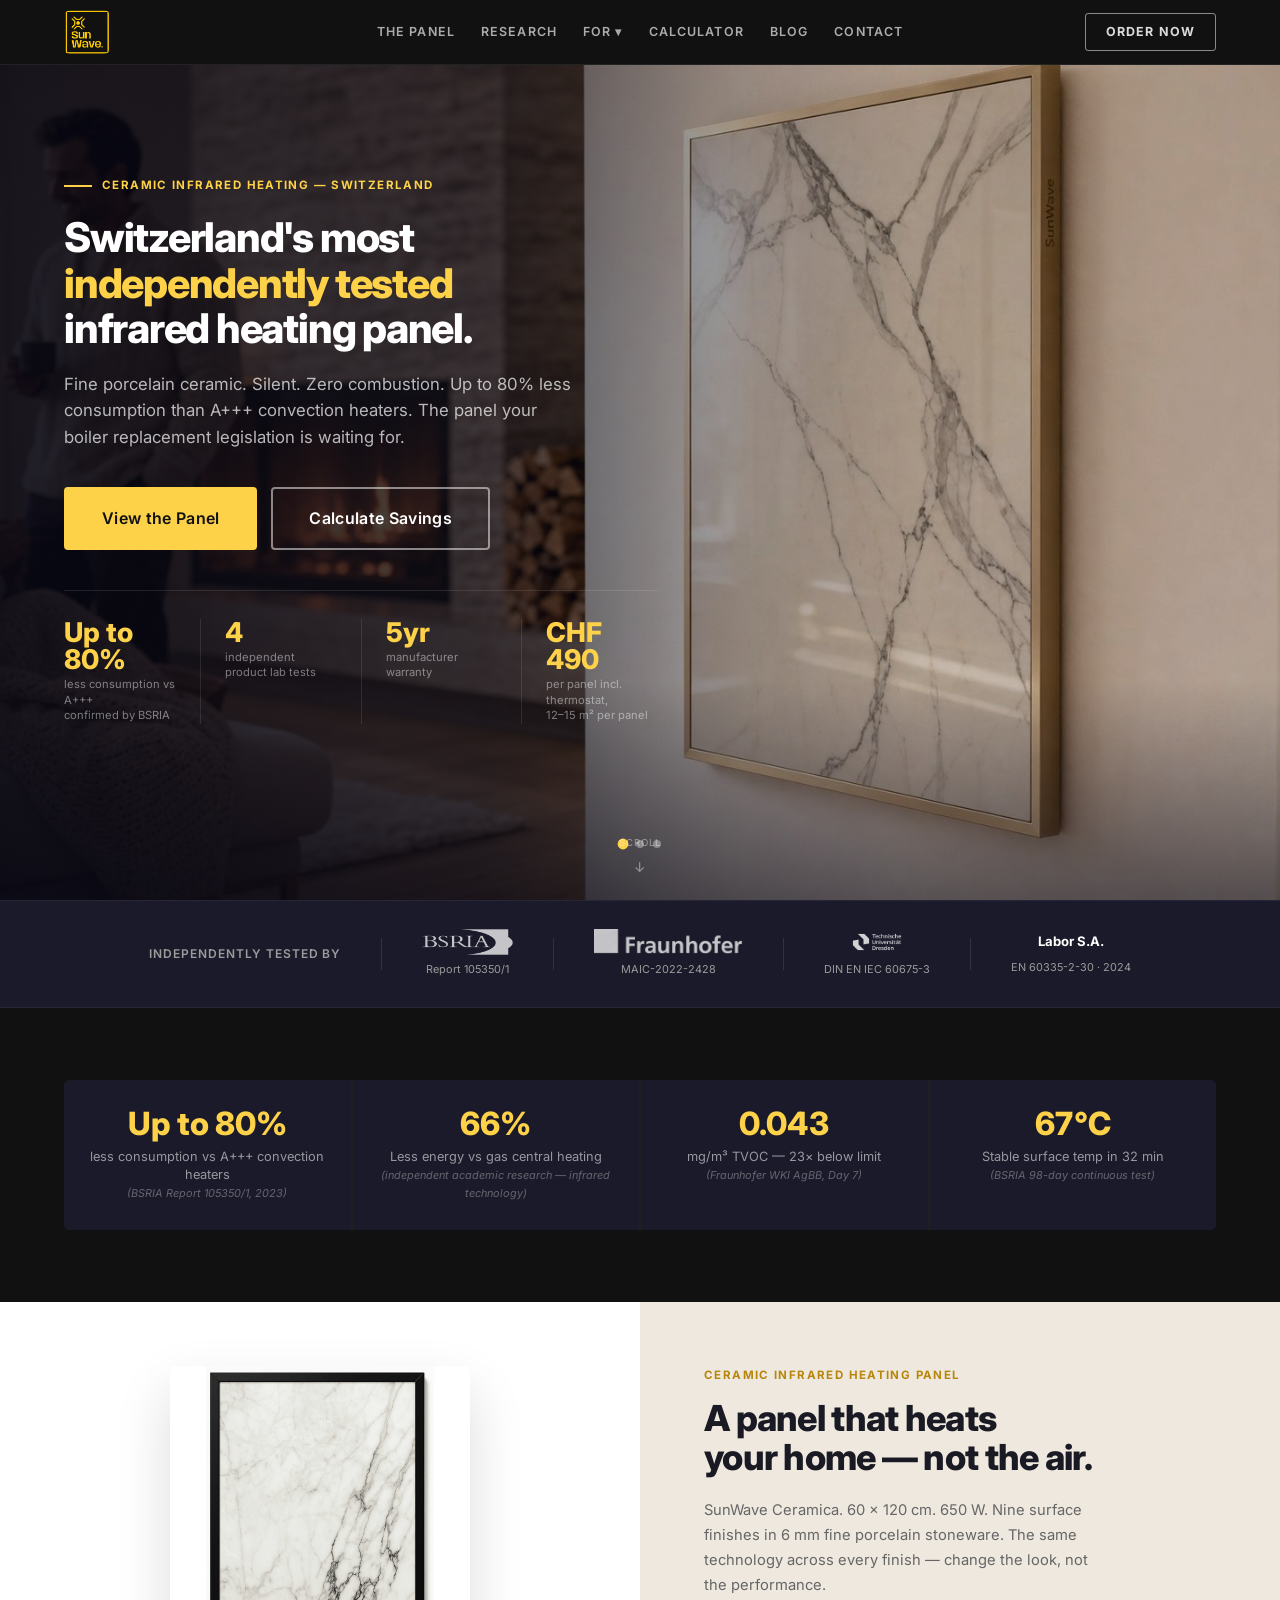
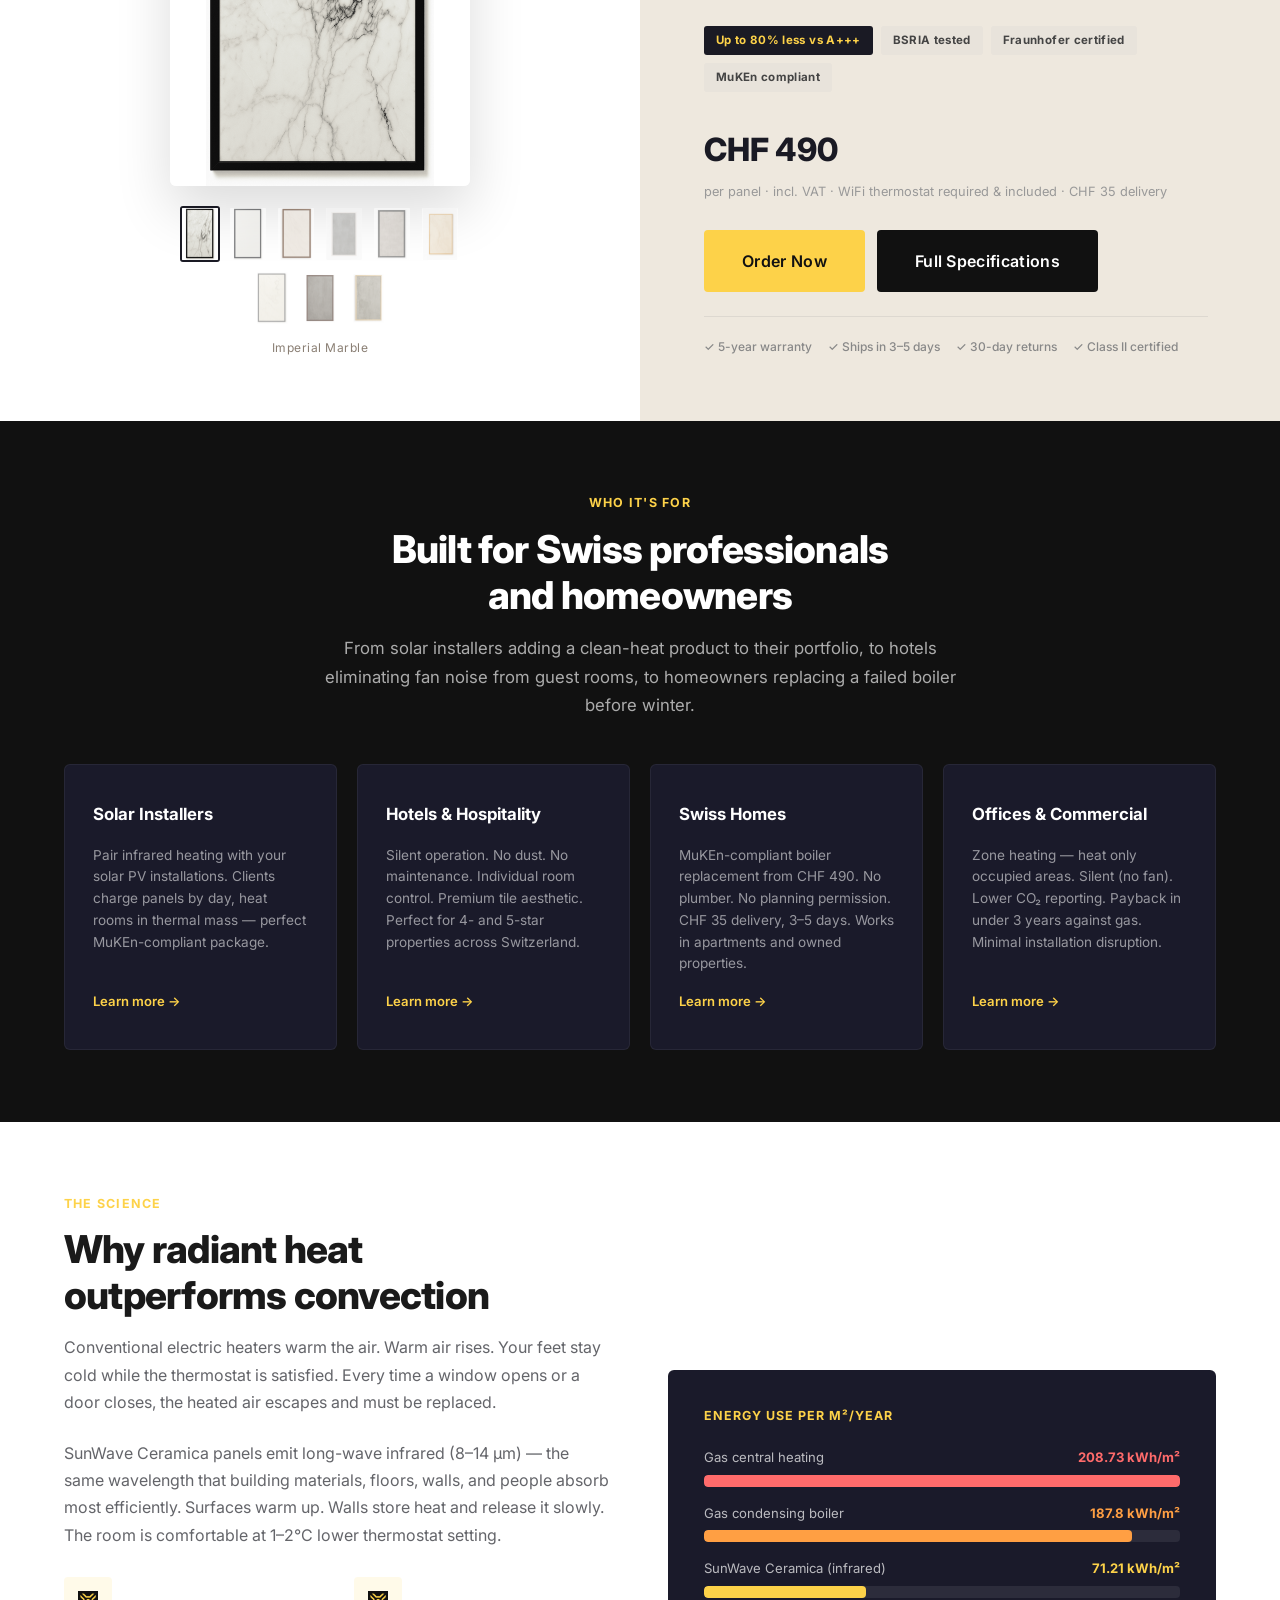
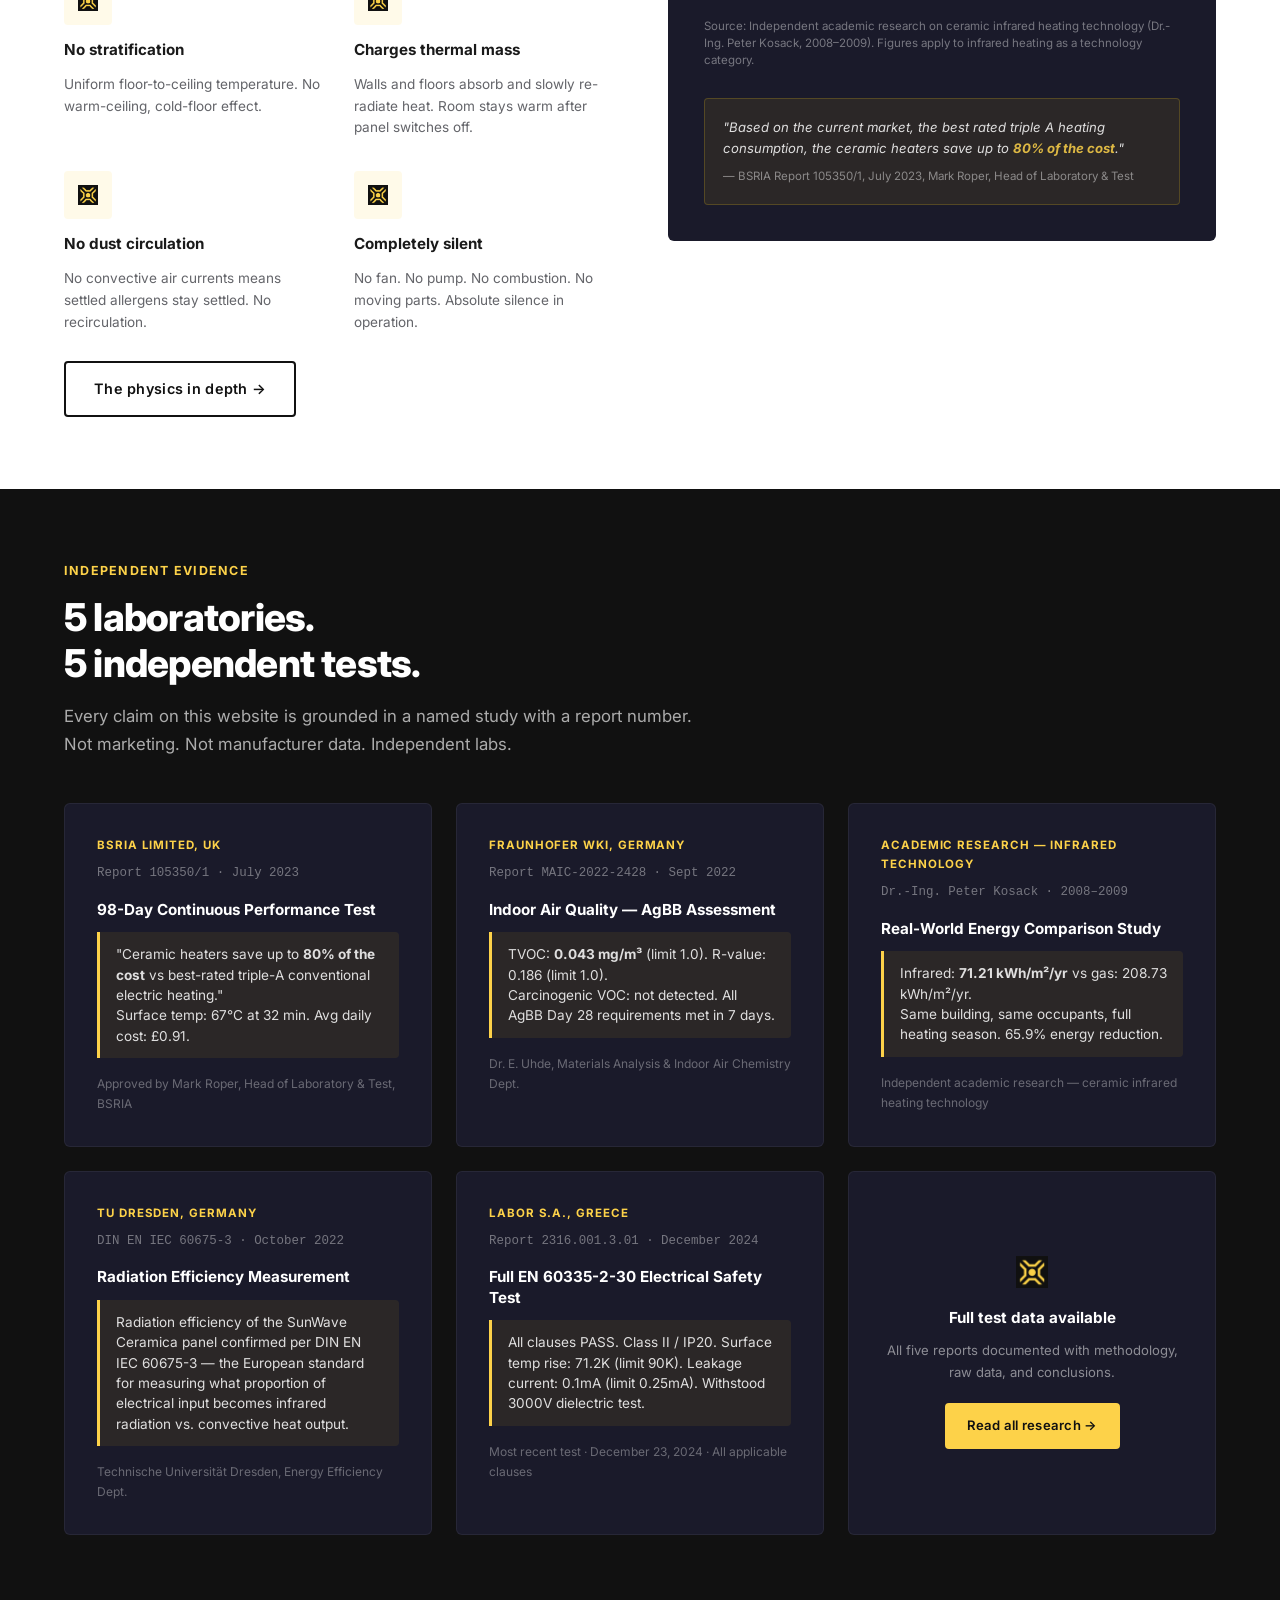
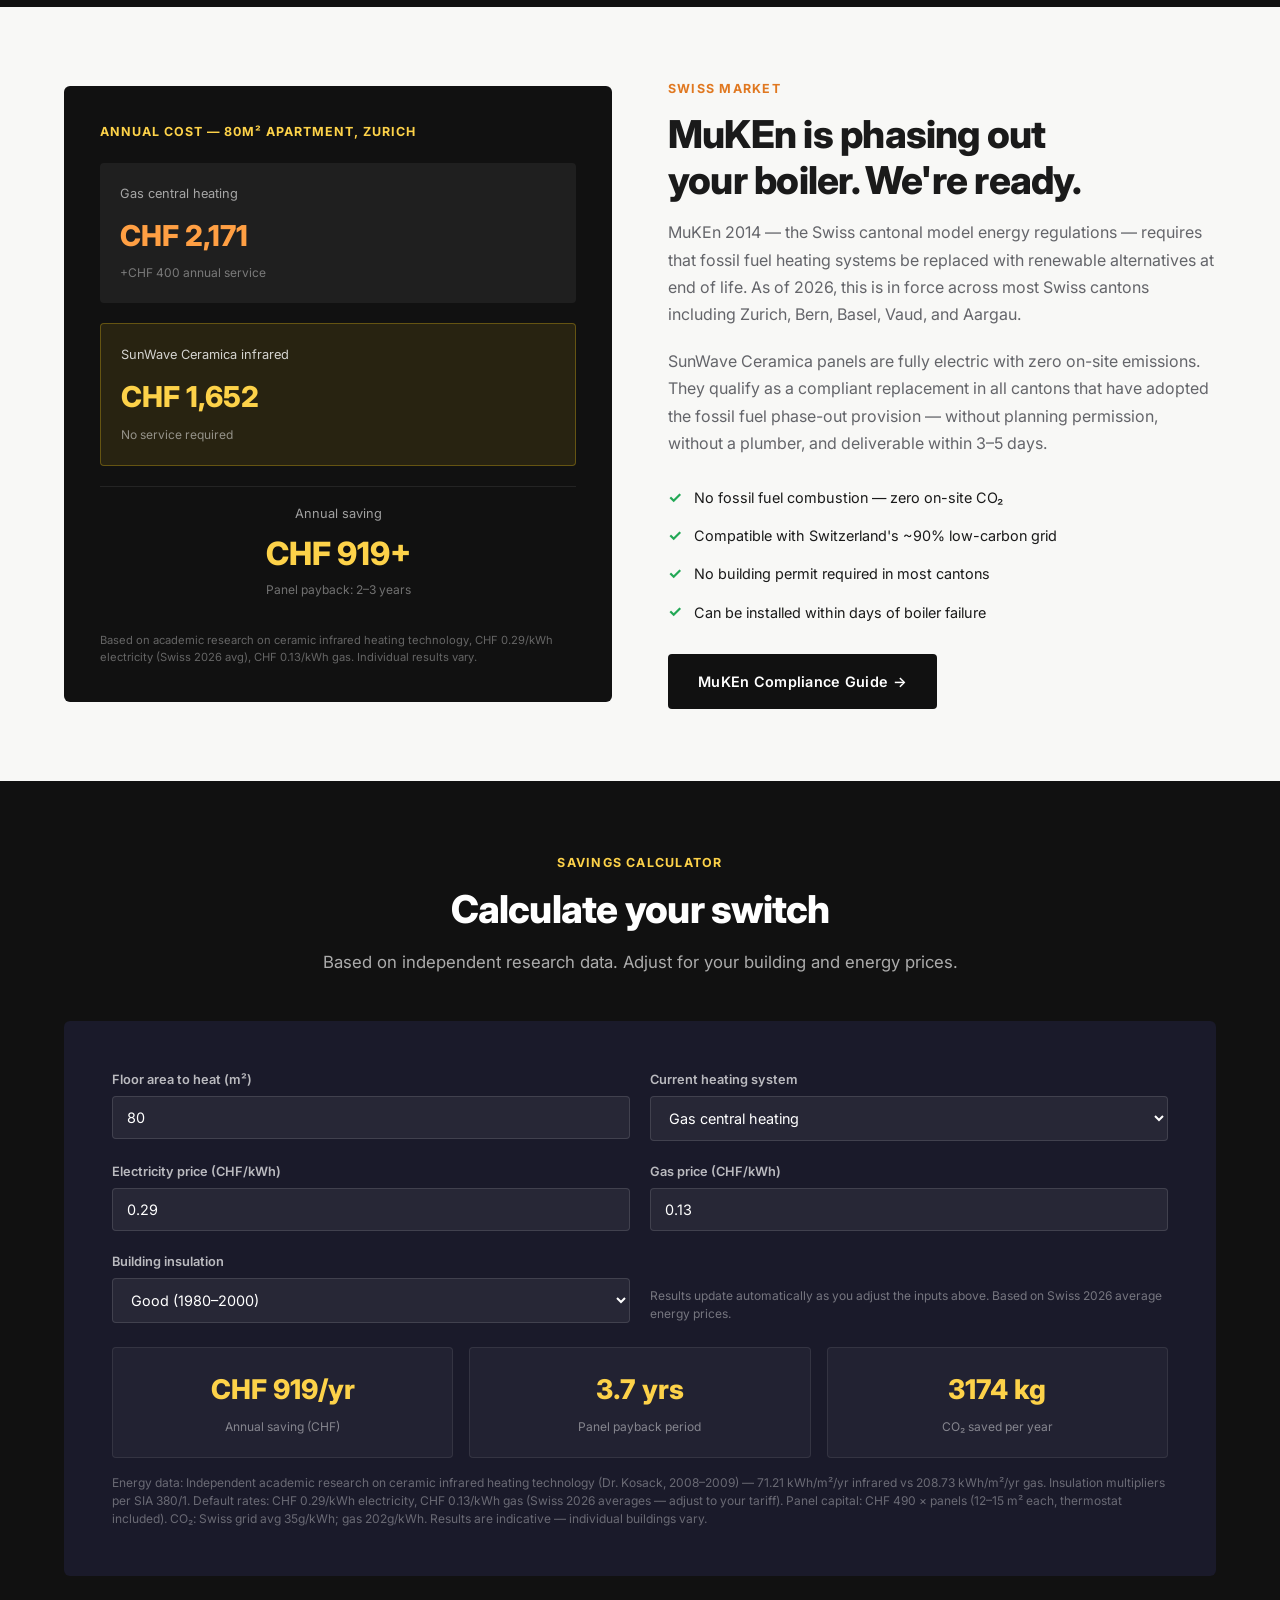
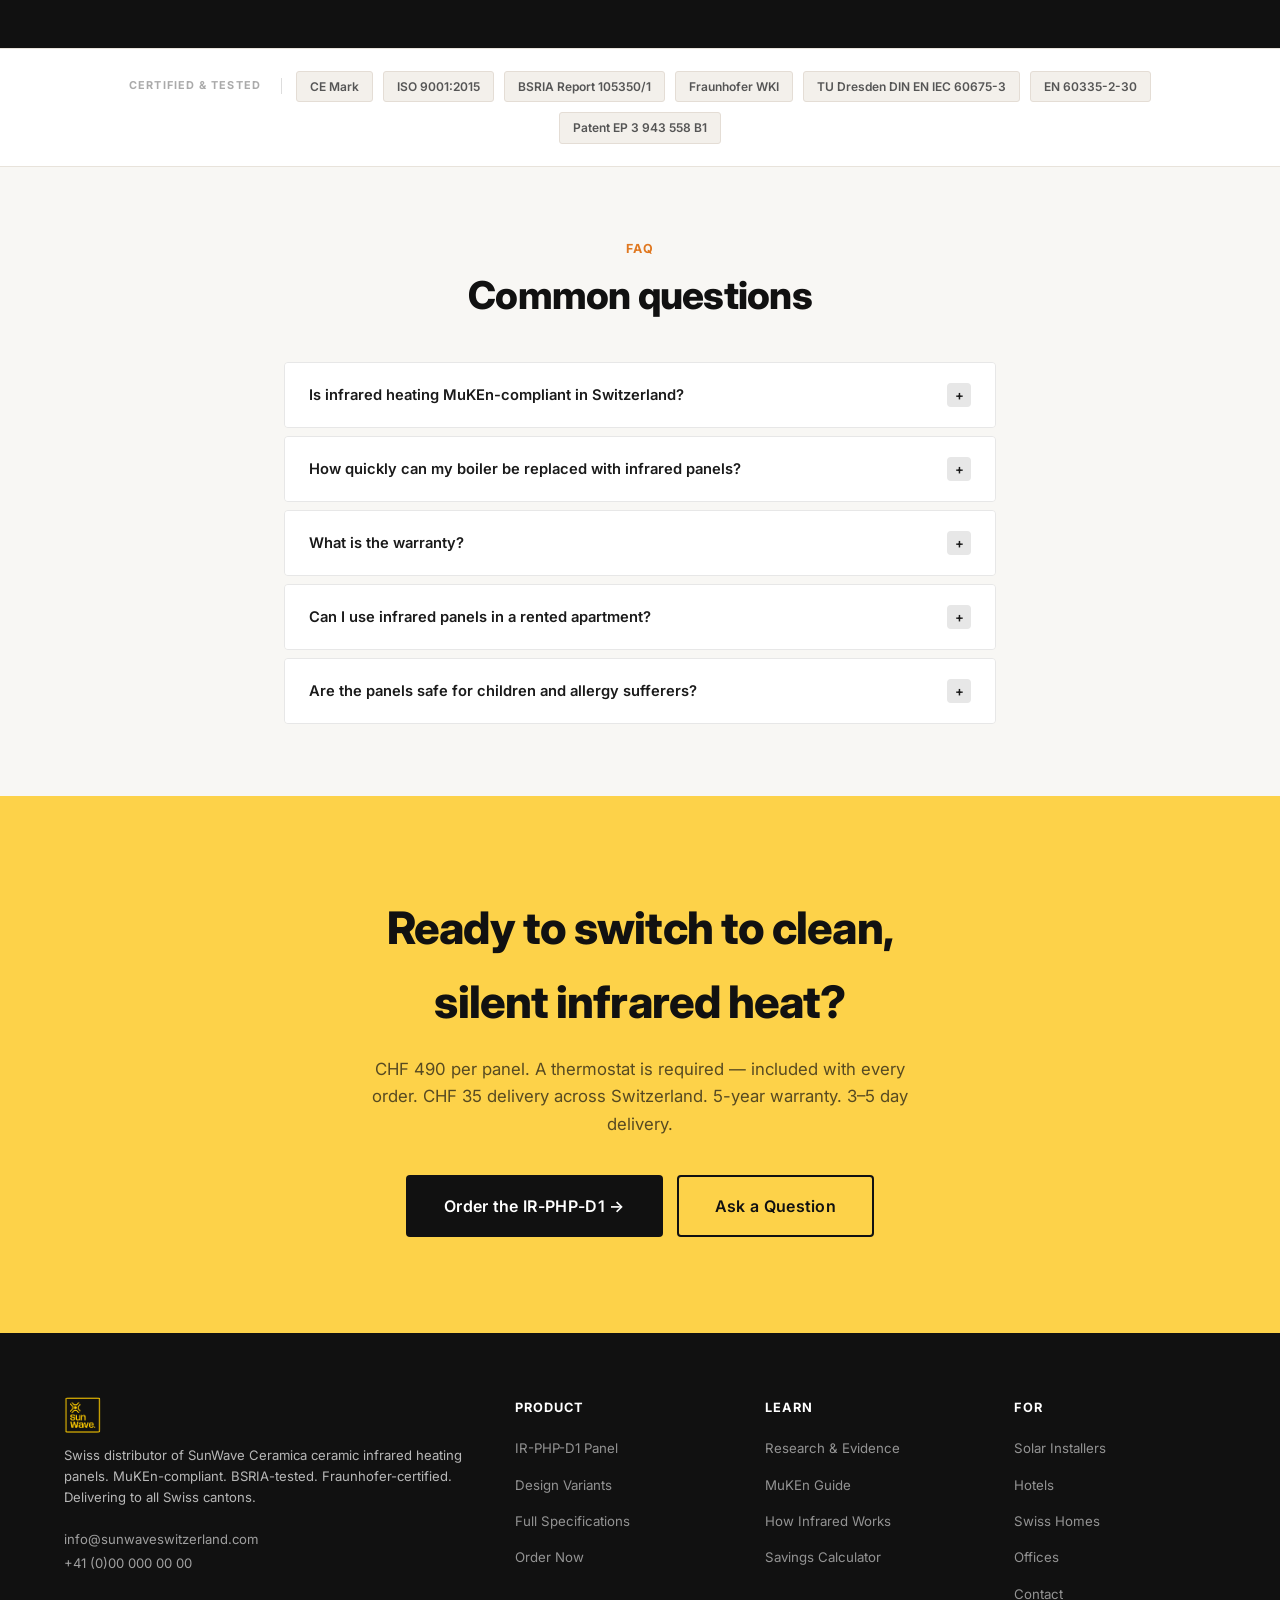
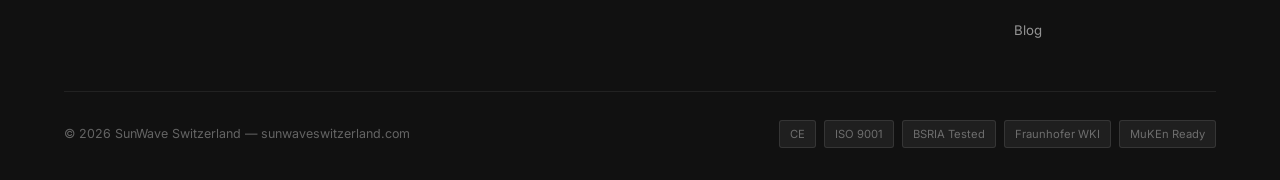
==== index.html @ df74bdf1 "Initial commit — SunWave Switzerland website" ====
﻿<!DOCTYPE html>
<html lang="en">
<head>
  <meta charset="UTF-8">
  <meta name="viewport" content="width=device-width, initial-scale=1">
  <link rel="icon" type="image/png" href="images/logo.png">
  <title>SunWave Switzerland — Ceramic Infrared Heating Panels</title>
  <meta name="description" content="Switzerland's most independently tested ceramic infrared heating panel. BSRIA, Fraunhofer WKI, TU Dresden, Labor S.A. tested. MuKEn compliant. Delivery CHF 35 anywhere in Switzerland.">
  <link rel="preconnect" href="https://fonts.googleapis.com">
  <link rel="preconnect" href="https://fonts.gstatic.com" crossorigin>
  <link href="https://fonts.googleapis.com/css2?family=Inter:wght@300;400;500;600;700;800&display=swap" rel="stylesheet">
  <link rel="stylesheet" href="css/style.css">
  <style>
    .hero__lifestyle { width:100%;border-radius:6px;box-shadow:0 24px 64px rgba(0,0,0,0.5);display:block; }
    .hero__photo-caption { position:absolute;bottom:14px;left:14px;background:rgba(0,0,0,0.65);backdrop-filter:blur(8px);-webkit-backdrop-filter:blur(8px);border-radius:4px;padding:8px 14px; }
    .hero__photo-caption strong { display:block;font-size:0.75rem;font-weight:700;color:var(--gold,#f5c518); }
    .hero__photo-caption span { font-size:0.7rem;color:rgba(255,255,255,0.55); }
    .lab-logo-img { height:26px;width:auto;object-fit:contain;filter:brightness(0) invert(1);opacity:0.75; }
    .evidence-item { display:flex;flex-direction:column;align-items:center;gap:6px; }
    .panel-thumbs { display:grid;grid-template-columns:repeat(4,1fr);gap:6px;margin-top:10px; }
    .panel-thumb { border-radius:6px;cursor:pointer;border:2px solid transparent;aspect-ratio:1/2;object-fit:cover;width:100%;transition:border-color 0.2s; }
    .panel-thumb.active,.panel-thumb:hover { border-color:var(--gold,#f5c518); }
    .panel-main-photo { width:100%;aspect-ratio:1/2;object-fit:cover;border-radius:4px;box-shadow:0 20px 60px rgba(0,0,0,0.35);display:block;transition:opacity 0.25s; }
    .cert-images-grid { display:grid;grid-template-columns:repeat(auto-fit,minmax(130px,1fr));gap:16px;max-width:720px;margin:0 auto 40px;align-items:end; }
    .cert-images-grid figure { margin:0;text-align:center; }
    .cert-images-grid figure img { max-height:90px;width:auto;border-radius:6px;border:1px solid rgba(0,0,0,0.08);object-fit:contain; }
    .cert-images-grid figure figcaption { font-size:0.7rem;color:#888;margin-top:6px; }
    .cert-doc-img { width:100%;border-radius:6px;border:1px solid rgba(0,0,0,0.12);box-shadow:0 2px 12px rgba(0,0,0,0.08); }

    /* ── Homepage product showcase ── */
    .hp-prod { display:grid; grid-template-columns:1fr 1fr; min-height:620px; }
    .hp-prod__visual {
      background:#ffffff;
      display:flex; flex-direction:column;
      align-items:center; justify-content:center;
      padding:64px 56px;
    }
    .hp-prod__main-img {
      width:100%; max-width:300px;
      aspect-ratio:5/7; object-fit:cover;
      border-radius:6px; display:block;
      transition:opacity 0.25s;
      box-shadow:0 24px 56px rgba(0,0,0,0.14);
    }
    .hp-prod__thumbs {
      display:flex; gap:8px; margin-top:20px;
      flex-wrap:wrap; justify-content:center;
      max-width:300px;
    }
    .hp-prod__thumb {
      width:40px; height:56px; object-fit:cover;
      border-radius:3px; cursor:pointer;
      border:2px solid transparent; opacity:0.55;
      transition:opacity 0.18s, border-color 0.18s;
    }
    .hp-prod__thumb:hover { opacity:0.85; }
    .hp-prod__thumb.active { border-color:#1a1a24; opacity:1; }
    .hp-prod__finish-label {
      margin-top:12px; font-size:0.75rem;
      color:#8a7f74; letter-spacing:0.04em;
    }
    .hp-prod__info {
      display:flex; flex-direction:column; justify-content:center;
      padding:64px 72px 64px 64px;
      background:#eee8de;
    }
    .hp-prod__eyebrow {
      font-size:0.72rem; font-weight:700; text-transform:uppercase;
      letter-spacing:0.12em; color:#b8860b; margin-bottom:14px;
    }
    .hp-prod__h2 {
      font-size:clamp(1.8rem,2.8vw,2.6rem); font-weight:800;
      color:#1a1a24; line-height:1.1; margin-bottom:20px;
      letter-spacing:-0.02em;
    }
    .hp-prod__desc {
      font-size:0.92rem; color:#666; line-height:1.7;
      margin-bottom:28px; max-width:400px;
    }
    .hp-prod__badges {
      display:flex; gap:8px; flex-wrap:wrap; margin-bottom:32px;
    }
    .hp-prod__badge {
      font-size:0.72rem; font-weight:700;
      padding:5px 12px; border-radius:3px;
      letter-spacing:0.03em;
    }
    .hp-prod__badge--dark { background:#1a1a24; color:#FDD249; }
    .hp-prod__badge--light { background:#e8e3db; color:#444; }
    .hp-prod__price {
      font-size:2rem; font-weight:800; color:#1a1a24; margin-bottom:4px;
    }
    .hp-prod__price-note {
      font-size:0.8rem; color:#999; margin-bottom:28px;
    }
    .hp-prod__ctas { display:flex; gap:12px; flex-wrap:wrap; margin-bottom:24px; }
    .hp-prod__trust {
      display:flex; gap:16px; flex-wrap:wrap;
      border-top:1px solid #ddd8d0; padding-top:20px;
    }
    .hp-prod__trust span {
      font-size:0.75rem; color:#888; font-weight:500;
    }
    @media(max-width:900px) {
      .hp-prod { grid-template-columns:1fr; }
      .hp-prod__info { padding:48px 32px; }
      .hp-prod__visual { padding:48px 32px; }
    }
  </style>
</head>
<body>

<!-- ══ NAVIGATION ══ -->
<nav class="nav" id="nav">
  <div class="nav__inner">
    <a href="index.html" class="nav__logo">
      <img src="images/logo.png" alt="SunWave Switzerland" style="height:44px;display:block;border-radius:6px;">
    </a>
    <div class="nav__links">
      <a href="product.html">The Panel</a>
      <a href="research.html">Research</a>
      <div class="nav__drop">
        <button class="nav__drop-btn">For &#9662;</button>
        <div class="nav__drop-menu" id="nav-drop-menu">
          <a href="for-solar.html">Solar Installers</a>
          <a href="for-hotels.html">Hotels &amp; Hospitality</a>
          <a href="for-homes.html">Swiss Homes</a>
          <a href="for-offices.html">Offices &amp; Commercial</a>
        </div>
      </div>
      <a href="index.html#calculator">Calculator</a>
      <a href="blog/index.html">Blog</a>
      <a href="contact.html">Contact</a>
    </div>
    <div class="nav__right">
      <a href="product.html" class="nav__order-btn">Order Now</a>
      <button class="nav__hamburger" id="nav-hamburger" aria-label="Menu">
        <span></span><span></span><span></span>
      </button>
    </div>
  </div>
  <div class="nav__mobile" id="nav-mobile">
    <a href="product.html">The Panel</a>
    <a href="research.html">Research</a>
    <a href="for-solar.html">Solar Installers</a>
    <a href="for-hotels.html">Hotels &amp; Hospitality</a>
    <a href="for-homes.html">Swiss Homes</a>
    <a href="for-offices.html">Offices &amp; Commercial</a>
    <a href="index.html#calculator">Calculator</a>
    <a href="blog/index.html">Blog</a>
    <a href="contact.html">Contact</a>
    <a href="product.html" class="nav__mobile-order">Order Now</a>
  </div>
</nav>

<!-- ══ HERO ══ -->
<section class="hero">

  <!-- Rotating background slides -->
  <div class="hero__slides">
    <div class="hero__slide hero__slide--active">
      <img src="images/hero-banner-1.jpg" alt="Swiss alpine living room with SunWave ceramic heating panel">
      <div class="hero__overlay"></div>
      <div class="hero__overlay-bottom"></div>
    </div>
    <div class="hero__slide">
      <img src="images/hero-banner-2.jpg" alt="Zurich apartment evening with SunWave ceramic heating panel">
      <div class="hero__overlay"></div>
      <div class="hero__overlay-bottom"></div>
    </div>
    <div class="hero__slide">
      <img src="images/hero-banner-3.jpg" alt="Swiss chalet living room with SunWave ceramic heating panel">
      <div class="hero__overlay"></div>
      <div class="hero__overlay-bottom"></div>
    </div>
  </div>

  <!-- Content — single column left-aligned -->
  <div class="hero__inner">
    <div class="hero__text">
      <div class="hero__badge">Ceramic Infrared Heating &mdash; Switzerland</div>
      <h1 class="hero__h1">
        Switzerland's most<br>
        <em>independently tested</em><br>
        infrared heating panel.
      </h1>
      <p class="hero__sub">
        Fine porcelain ceramic. Silent. Zero combustion. Up to 80% less consumption than A+++ convection heaters.
        The panel your boiler replacement legislation is waiting for.
      </p>
      <div class="hero__ctas">
        <a href="product.html" class="btn btn--gold btn--lg">View the Panel</a>
        <a href="#calculator" class="btn btn--outline btn--lg">Calculate Savings</a>
      </div>
      <div class="hero__stats">
        <div class="hero__stat">
          <div class="hero__stat-value">Up to 80%</div>
          <div class="hero__stat-label">less consumption vs A+++<br>confirmed by BSRIA</div>
        </div>
        <div class="hero__stat">
          <div class="hero__stat-value">4</div>
          <div class="hero__stat-label">independent<br>product lab tests</div>
        </div>
        <div class="hero__stat">
          <div class="hero__stat-value">5yr</div>
          <div class="hero__stat-label">manufacturer<br>warranty</div>
        </div>
        <div class="hero__stat">
          <div class="hero__stat-value">CHF 490</div>
          <div class="hero__stat-label">per panel incl. thermostat,<br>12–15 m² per panel</div>
        </div>
      </div>
    </div>
  </div>

  <!-- Slide dots -->
  <div class="hero__dots">
    <button class="hero__dot hero__dot--active" data-slide="0" aria-label="Slide 1"></button>
    <button class="hero__dot" data-slide="1" aria-label="Slide 2"></button>
    <button class="hero__dot" data-slide="2" aria-label="Slide 3"></button>
  </div>

  <!-- Scroll indicator -->
  <div style="position:absolute;bottom:22px;left:50%;transform:translateX(-50%);z-index:4;display:flex;flex-direction:column;align-items:center;gap:5px;opacity:0.45;pointer-events:none;">
    <span style="font-size:0.6rem;color:#fff;letter-spacing:0.12em;text-transform:uppercase;">Scroll</span>
    <span style="font-size:0.85rem;color:#fff;animation:bounce 1.8s ease-in-out infinite">↓</span>
  </div>

</section>
<style>
@keyframes bounce { 0%,100%{transform:translateY(0)} 50%{transform:translateY(7px)} }
@media(max-width:768px){
  .hero__text { padding: 110px 0 80px; }
  .hero__h1 { font-size: clamp(1.9em, 8vw, 2.8em); }
  .hero__stats { flex-wrap: wrap; gap: 16px; border-top: none; padding-top: 0; }
  .hero__stat { border-right: none; margin-right: 0; padding-right: 0; flex: 0 0 calc(50% - 8px); }
}
</style>

<!-- ══ EVIDENCE STRIP ══ -->
<section class="evidence-strip">
  <div class="evidence-strip__inner">
    <span class="evidence-strip__label">Independently tested by</span>
    <div class="evidence-strip__divider"></div>
    <div class="evidence-item">
      <img src="images/logo-bsria.png" alt="BSRIA" class="lab-logo-img">
      <span class="evidence-item__report">Report 105350/1</span>
    </div>
    <div class="evidence-strip__divider"></div>
    <div class="evidence-item">
      <img src="images/logo-fraunhofer.png" alt="Fraunhofer WKI" class="lab-logo-img">
      <span class="evidence-item__report">MAIC-2022-2428</span>
    </div>
    <div class="evidence-strip__divider"></div>
    <div class="evidence-item">
      <img src="images/logo-tu-dresden.png" alt="TU Dresden" class="lab-logo-img" style="filter:brightness(0) invert(1);opacity:0.8">
      <span class="evidence-item__report">DIN EN IEC 60675-3</span>
    </div>
    <div class="evidence-strip__divider"></div>
    <div class="evidence-item">
      <span class="evidence-item__name" style="font-weight:700;font-size:0.82rem">Labor S.A.</span>
      <span class="evidence-item__report">EN 60335-2-30 · 2024</span>
    </div>
  </div>
</section>

<!-- ══ STATS ══ -->
<section class="section section--dark">
  <div class="container">
    <div class="stats-row">
      <div class="stat-item">
        <div class="stat-item__value">Up to 80%</div>
        <div class="stat-item__label">less consumption vs A+++ convection heaters<br><em style="font-size:0.85em;opacity:0.6">(BSRIA Report 105350/1, 2023)</em></div>
      </div>
      <div class="stat-item">
        <div class="stat-item__value">66%</div>
        <div class="stat-item__label">Less energy vs gas central heating<br><em style="font-size:0.85em;opacity:0.6">(independent academic research — infrared technology)</em></div>
      </div>
      <div class="stat-item">
        <div class="stat-item__value">0.043</div>
        <div class="stat-item__label">mg/m³ TVOC — 23× below limit<br><em style="font-size:0.85em;opacity:0.6">(Fraunhofer WKI AgBB, Day 7)</em></div>
      </div>
      <div class="stat-item">
        <div class="stat-item__value">67°C</div>
        <div class="stat-item__label">Stable surface temp in 32 min<br><em style="font-size:0.85em;opacity:0.6">(BSRIA 98-day continuous test)</em></div>
      </div>
    </div>
  </div>
</section>

<!-- ══ PRODUCT + VARIANTS ══ -->
<section id="product">
  <div class="hp-prod">

    <!-- Left: image + thumbnail strip -->
    <div class="hp-prod__visual">
      <img id="panel-main-photo" src="images/panel-imperial-marble.png"
           alt="SunWave Ceramica" class="hp-prod__main-img">
      <div class="hp-prod__thumbs">
        <img src="images/panel-imperial-marble.png" class="hp-prod__thumb active"
             onclick="switchPanelPhoto(this,'images/panel-imperial-marble.png','Imperial Marble')" alt="Imperial Marble" title="Imperial Marble">
        <img src="images/panel-arctic-white.png" class="hp-prod__thumb"
             onclick="switchPanelPhoto(this,'images/panel-arctic-white.png','Alpine White')" alt="Alpine White" title="Alpine White">
        <img src="images/panel-tuscan-sand.png" class="hp-prod__thumb"
             onclick="switchPanelPhoto(this,'images/panel-tuscan-sand.png','Tuscan Sand')" alt="Tuscan Sand" title="Tuscan Sand">
        <img src="images/panel-nordic-slate.png" class="hp-prod__thumb"
             onclick="switchPanelPhoto(this,'images/panel-nordic-slate.png','Nordic Slate')" alt="Nordic Slate" title="Nordic Slate">
        <img src="images/panel-sandstone-edge.png" class="hp-prod__thumb"
             onclick="switchPanelPhoto(this,'images/panel-sandstone-edge.png','Sandstone Edge')" alt="Sandstone Edge" title="Sandstone Edge">
        <img src="images/panel-desert-flow.png" class="hp-prod__thumb"
             onclick="switchPanelPhoto(this,'images/panel-desert-flow.png','Desert Flow')" alt="Desert Flow" title="Desert Flow">
        <img src="images/panel-ivory-cloud.png" class="hp-prod__thumb"
             onclick="switchPanelPhoto(this,'images/panel-ivory-cloud.png','Ivory Cloud')" alt="Ivory Cloud" title="Ivory Cloud">
        <img src="images/panel-walnut-stone.png" class="hp-prod__thumb"
             onclick="switchPanelPhoto(this,'images/panel-walnut-stone.png','Walnut Stone')" alt="Walnut Stone" title="Walnut Stone">
        <img src="images/panel-timber-stone.png" class="hp-prod__thumb"
             onclick="switchPanelPhoto(this,'images/panel-timber-stone.png','Timber Stone')" alt="Timber Stone" title="Timber Stone">
      </div>
      <p class="hp-prod__finish-label" id="panel-thumb-label">Imperial Marble</p>
    </div>

    <!-- Right: text + CTA -->
    <div class="hp-prod__info">
      <div class="hp-prod__eyebrow">Ceramic Infrared Heating Panel</div>
      <h2 class="hp-prod__h2">A panel that heats<br>your home — not the air.</h2>
      <p class="hp-prod__desc">
        SunWave Ceramica. 60 &times; 120 cm. 650 W. Nine surface finishes in 6 mm fine porcelain stoneware. The same technology across every finish — change the look, not the performance.
      </p>
      <div class="hp-prod__badges">
        <span class="hp-prod__badge hp-prod__badge--dark">Up to 80% less vs A+++</span>
        <span class="hp-prod__badge hp-prod__badge--light">BSRIA tested</span>
        <span class="hp-prod__badge hp-prod__badge--light">Fraunhofer certified</span>
        <span class="hp-prod__badge hp-prod__badge--light">MuKEn compliant</span>
      </div>
      <div class="hp-prod__price">CHF 490</div>
      <p class="hp-prod__price-note">per panel &middot; incl. VAT &middot; WiFi thermostat required &amp; included &middot; CHF 35 delivery</p>
      <div class="hp-prod__ctas">
        <a href="product.html#order" class="btn btn--gold btn--lg">Order Now</a>
        <a href="product.html" class="btn btn--dark btn--lg">Full Specifications</a>
      </div>
      <div class="hp-prod__trust">
        <span>&#10003; 5-year warranty</span>
        <span>&#10003; Ships in 3&ndash;5 days</span>
        <span>&#10003; 30-day returns</span>
        <span>&#10003; Class II certified</span>
      </div>
    </div>

  </div>
</section>

<!-- ══ WHO IT'S FOR ══ -->
<section class="section section--dark" id="for">
  <div class="container">
    <div class="section__header section__header--center">
      <div class="section__eyebrow">Who it's for</div>
      <h2 class="section__h2">Built for Swiss professionals<br>and homeowners</h2>
      <p class="section__lead">From solar installers adding a clean-heat product to their portfolio, to hotels eliminating fan noise from guest rooms, to homeowners replacing a failed boiler before winter.</p>
    </div>
    <div class="audience-grid">
      <a href="for-solar.html" class="audience-card">
        <div class="audience-card__title">Solar Installers</div>
        <div class="audience-card__desc">Pair infrared heating with your solar PV installations. Clients charge panels by day, heat rooms in thermal mass — perfect MuKEn-compliant package.</div>
        <div class="audience-card__link">Learn more →</div>
      </a>
      <a href="for-hotels.html" class="audience-card">
        <div class="audience-card__title">Hotels &amp; Hospitality</div>
        <div class="audience-card__desc">Silent operation. No dust. No maintenance. Individual room control. Premium tile aesthetic. Perfect for 4- and 5-star properties across Switzerland.</div>
        <div class="audience-card__link">Learn more →</div>
      </a>
      <a href="for-homes.html" class="audience-card">
        <div class="audience-card__title">Swiss Homes</div>
        <div class="audience-card__desc">MuKEn-compliant boiler replacement from CHF 490. No plumber. No planning permission. CHF 35 delivery, 3–5 days. Works in apartments and owned properties.</div>
        <div class="audience-card__link">Learn more →</div>
      </a>
      <a href="for-offices.html" class="audience-card">
        <div class="audience-card__title">Offices &amp; Commercial</div>
        <div class="audience-card__desc">Zone heating — heat only occupied areas. Silent (no fan). Lower CO₂ reporting. Payback in under 3 years against gas. Minimal installation disruption.</div>
        <div class="audience-card__link">Learn more →</div>
      </a>
    </div>
  </div>
</section>

<!-- ══ THE SCIENCE ══ -->
<section class="section">
  <div class="container">
    <div class="product-showcase">
      <div>
        <div class="section__eyebrow">The science</div>
        <h2 class="section__h2">Why radiant heat<br>outperforms convection</h2>
        <p style="margin-bottom:24px;color:var(--text-muted);line-height:1.7">
          Conventional electric heaters warm the air. Warm air rises. Your feet stay cold while the thermostat is satisfied. Every time a window opens or a door closes, the heated air escapes and must be replaced.
        </p>
        <p style="margin-bottom:28px;color:var(--text-muted);line-height:1.7">
          SunWave Ceramica panels emit long-wave infrared (8–14 µm) — the same wavelength that building materials, floors, walls, and people absorb most efficiently. Surfaces warm up. Walls store heat and release it slowly. The room is comfortable at 1–2°C lower thermostat setting.
        </p>
        <div class="features-grid" style="grid-template-columns:1fr 1fr;margin-bottom:28px">
          <div class="feature-item">
            <div class="feature-item__icon"><img src="images/icon.png" alt="" style="width:20px;height:20px;display:inline-block;"></div>
            <div class="feature-item__title">No stratification</div>
            <div class="feature-item__desc">Uniform floor-to-ceiling temperature. No warm-ceiling, cold-floor effect.</div>
          </div>
          <div class="feature-item">
            <div class="feature-item__icon"><img src="images/icon.png" alt="" style="width:20px;height:20px;display:inline-block;"></div>
            <div class="feature-item__title">Charges thermal mass</div>
            <div class="feature-item__desc">Walls and floors absorb and slowly re-radiate heat. Room stays warm after panel switches off.</div>
          </div>
          <div class="feature-item">
            <div class="feature-item__icon"><img src="images/icon.png" alt="" style="width:20px;height:20px;display:inline-block;"></div>
            <div class="feature-item__title">No dust circulation</div>
            <div class="feature-item__desc">No convective air currents means settled allergens stay settled. No recirculation.</div>
          </div>
          <div class="feature-item">
            <div class="feature-item__icon"><img src="images/icon.png" alt="" style="width:20px;height:20px;display:inline-block;"></div>
            <div class="feature-item__title">Completely silent</div>
            <div class="feature-item__desc">No fan. No pump. No combustion. No moving parts. Absolute silence in operation.</div>
          </div>
        </div>
        <a href="research.html" class="btn btn--outline-dark">The physics in depth →</a>
      </div>
      <div>
        <!-- Visual diagram -->
        <div style="background:var(--dark-2);border-radius:6px;padding:36px;color:white">
          <p style="font-size:0.78em;font-weight:700;text-transform:uppercase;letter-spacing:0.08em;color:var(--gold);margin-bottom:20px">Energy use per m²/year</p>
          <div style="display:flex;flex-direction:column;gap:16px">
            <div>
              <div style="display:flex;justify-content:space-between;font-size:0.82em;margin-bottom:6px">
                <span style="opacity:0.7">Gas central heating</span>
                <strong style="color:#ff6b6b">208.73 kWh/m²</strong>
              </div>
              <div style="background:rgba(255,255,255,0.08);border-radius:4px;height:12px;overflow:hidden">
                <div style="background:#ff6b6b;width:100%;height:100%;border-radius:4px"></div>
              </div>
            </div>
            <div>
              <div style="display:flex;justify-content:space-between;font-size:0.82em;margin-bottom:6px">
                <span style="opacity:0.7">Gas condensing boiler</span>
                <strong style="color:#ff9f43">187.8 kWh/m²</strong>
              </div>
              <div style="background:rgba(255,255,255,0.08);border-radius:4px;height:12px;overflow:hidden">
                <div style="background:#ff9f43;width:90%;height:100%;border-radius:4px"></div>
              </div>
            </div>
            <div>
              <div style="display:flex;justify-content:space-between;font-size:0.82em;margin-bottom:6px">
                <span style="opacity:0.7">SunWave Ceramica (infrared)</span>
                <strong style="color:var(--gold)">71.21 kWh/m²</strong>
              </div>
              <div style="background:rgba(255,255,255,0.08);border-radius:4px;height:12px;overflow:hidden">
                <div style="background:var(--gold);width:34%;height:100%;border-radius:4px"></div>
              </div>
            </div>
          </div>
          <p style="font-size:0.72em;opacity:0.4;margin-top:20px;line-height:1.5">Source: Independent academic research on ceramic infrared heating technology (Dr.-Ing. Peter Kosack, 2008–2009). Figures apply to infrared heating as a technology category.</p>

          <div style="margin-top:28px;background:rgba(245,197,24,0.08);border:1px solid rgba(245,197,24,0.2);border-radius:4px;padding:18px">
            <p style="font-size:0.82em;font-style:italic;opacity:0.85;line-height:1.6">"Based on the current market, the best rated triple A heating consumption, the ceramic heaters save up to <strong style="color:var(--gold)">80% of the cost</strong>."</p>
            <p style="font-size:0.72em;opacity:0.45;margin-top:8px">— BSRIA Report 105350/1, July 2023, Mark Roper, Head of Laboratory & Test</p>
          </div>
        </div>
      </div>
    </div>
  </div>
</section>

<!-- ══ INDEPENDENT EVIDENCE ══ -->
<section class="section section--dark" id="research">
  <div class="container">
    <div class="section__header">
      <div class="section__eyebrow">Independent evidence</div>
      <h2 class="section__h2">5 laboratories.<br>5 independent tests.</h2>
      <p class="section__lead">Every claim on this website is grounded in a named study with a report number. Not marketing. Not manufacturer data. Independent labs.</p>
    </div>
    <div class="evidence-grid">
      <div class="evidence-card">
        <div class="evidence-card__org">BSRIA Limited, UK</div>
        <div class="evidence-card__report">Report 105350/1 · July 2023</div>
        <div class="evidence-card__title">98-Day Continuous Performance Test</div>
        <div class="evidence-card__finding">
          "Ceramic heaters save up to <strong>80% of the cost</strong> vs best-rated triple-A conventional electric heating."<br>
          Surface temp: 67°C at 32 min. Avg daily cost: £0.91.
        </div>
        <div class="evidence-card__meta">Approved by Mark Roper, Head of Laboratory &amp; Test, BSRIA</div>
      </div>
      <div class="evidence-card">
        <div class="evidence-card__org">Fraunhofer WKI, Germany</div>
        <div class="evidence-card__report">Report MAIC-2022-2428 · Sept 2022</div>
        <div class="evidence-card__title">Indoor Air Quality — AgBB Assessment</div>
        <div class="evidence-card__finding">
          TVOC: <strong>0.043 mg/m³</strong> (limit 1.0). R-value: 0.186 (limit 1.0).<br>
          Carcinogenic VOC: not detected. All AgBB Day 28 requirements met in 7 days.
        </div>
        <div class="evidence-card__meta">Dr. E. Uhde, Materials Analysis &amp; Indoor Air Chemistry Dept.</div>
      </div>
      <div class="evidence-card">
        <div class="evidence-card__org">Academic Research — Infrared Technology</div>
        <div class="evidence-card__report">Dr.-Ing. Peter Kosack · 2008–2009</div>
        <div class="evidence-card__title">Real-World Energy Comparison Study</div>
        <div class="evidence-card__finding">
          Infrared: <strong>71.21 kWh/m²/yr</strong> vs gas: 208.73 kWh/m²/yr.<br>
          Same building, same occupants, full heating season. 65.9% energy reduction.
        </div>
        <div class="evidence-card__meta">Independent academic research — ceramic infrared heating technology</div>
      </div>
      <div class="evidence-card">
        <div class="evidence-card__org">TU Dresden, Germany</div>
        <div class="evidence-card__report">DIN EN IEC 60675-3 · October 2022</div>
        <div class="evidence-card__title">Radiation Efficiency Measurement</div>
        <div class="evidence-card__finding">
          Radiation efficiency of the SunWave Ceramica panel confirmed per DIN EN IEC 60675-3 — the European standard for measuring what proportion of electrical input becomes infrared radiation vs. convective heat output.
        </div>
        <div class="evidence-card__meta">Technische Universität Dresden, Energy Efficiency Dept.</div>
      </div>
      <div class="evidence-card">
        <div class="evidence-card__org">Labor S.A., Greece</div>
        <div class="evidence-card__report">Report 2316.001.3.01 · December 2024</div>
        <div class="evidence-card__title">Full EN 60335-2-30 Electrical Safety Test</div>
        <div class="evidence-card__finding">
          All clauses PASS. Class II / IP20. Surface temp rise: 71.2K (limit 90K). Leakage current: 0.1mA (limit 0.25mA). Withstood 3000V dielectric test.
        </div>
        <div class="evidence-card__meta">Most recent test · December 23, 2024 · All applicable clauses</div>
      </div>
      <div class="evidence-card" style="display:flex;flex-direction:column;justify-content:center;align-items:center;text-align:center;min-height:200px">
        <div style="margin-bottom:12px"><img src="images/icon.png" alt="" style="width:32px;height:32px;display:inline-block;"></div>
        <div class="evidence-card__title" style="margin-bottom:12px">Full test data available</div>
        <p style="font-size:0.82em;color:rgba(255,255,255,0.5);margin-bottom:20px">All five reports documented with methodology, raw data, and conclusions.</p>
        <a href="research.html" class="btn btn--gold btn--sm">Read all research →</a>
      </div>
    </div>
  </div>
</section>

<!-- ══ SWISS MARKET / MUKEN ══ -->
<section class="section section--gray">
  <div class="container">
    <div class="product-showcase product-showcase--flip">
      <div>
        <div class="section__eyebrow" style="color:var(--orange)">Swiss market</div>
        <h2 class="section__h2">MuKEn is phasing out<br>your boiler. We're ready.</h2>
        <p style="margin-bottom:20px;color:var(--text-muted);line-height:1.7">
          MuKEn 2014 — the Swiss cantonal model energy regulations — requires that fossil fuel heating systems be replaced with renewable alternatives at end of life. As of 2026, this is in force across most Swiss cantons including Zurich, Bern, Basel, Vaud, and Aargau.
        </p>
        <p style="margin-bottom:28px;color:var(--text-muted);line-height:1.7">
          SunWave Ceramica panels are fully electric with zero on-site emissions. They qualify as a compliant replacement in all cantons that have adopted the fossil fuel phase-out provision — without planning permission, without a plumber, and deliverable within 3–5 days.
        </p>
        <div style="display:flex;flex-direction:column;gap:12px;margin-bottom:28px">
          <div style="display:flex;align-items:center;gap:12px;font-size:0.9em">
            <span style="color:#22a855;font-weight:700;font-size:1.1em">✓</span>
            <span>No fossil fuel combustion — zero on-site CO₂</span>
          </div>
          <div style="display:flex;align-items:center;gap:12px;font-size:0.9em">
            <span style="color:#22a855;font-weight:700;font-size:1.1em">✓</span>
            <span>Compatible with Switzerland's ~90% low-carbon grid</span>
          </div>
          <div style="display:flex;align-items:center;gap:12px;font-size:0.9em">
            <span style="color:#22a855;font-weight:700;font-size:1.1em">✓</span>
            <span>No building permit required in most cantons</span>
          </div>
          <div style="display:flex;align-items:center;gap:12px;font-size:0.9em">
            <span style="color:#22a855;font-weight:700;font-size:1.1em">✓</span>
            <span>Can be installed within days of boiler failure</span>
          </div>
        </div>
        <a href="research.html" class="btn btn--dark">MuKEn Compliance Guide →</a>
      </div>
      <div>
        <div style="background:var(--dark);color:white;border-radius:6px;padding:36px">
          <p style="font-size:0.78em;font-weight:700;text-transform:uppercase;letter-spacing:0.08em;color:var(--gold);margin-bottom:20px">Annual cost — 80m² apartment, Zurich</p>
          <div style="display:flex;flex-direction:column;gap:20px">
            <div style="background:rgba(255,255,255,0.06);border-radius:4px;padding:20px">
              <div style="font-size:0.8em;opacity:0.6;margin-bottom:8px">Gas central heating</div>
              <div style="font-size:1.8em;font-weight:800;color:#ff9f43">CHF 2,171</div>
              <div style="font-size:0.75em;opacity:0.4;margin-top:4px">+CHF 400 annual service</div>
            </div>
            <div style="background:rgba(245,197,24,0.1);border:1px solid rgba(245,197,24,0.3);border-radius:4px;padding:20px">
              <div style="font-size:0.8em;opacity:0.8;margin-bottom:8px">SunWave Ceramica infrared</div>
              <div style="font-size:1.8em;font-weight:800;color:var(--gold)">CHF 1,652</div>
              <div style="font-size:0.75em;opacity:0.5;margin-top:4px">No service required</div>
            </div>
            <div style="text-align:center;padding:16px 0;border-top:1px solid rgba(255,255,255,0.08)">
              <div style="font-size:0.8em;opacity:0.6;margin-bottom:4px">Annual saving</div>
              <div style="font-size:2em;font-weight:800;color:var(--gold)">CHF 919+</div>
              <div style="font-size:0.75em;opacity:0.4">Panel payback: 2–3 years</div>
            </div>
          </div>
          <p style="font-size:0.7em;opacity:0.35;margin-top:16px;line-height:1.5">Based on academic research on ceramic infrared heating technology, CHF 0.29/kWh electricity (Swiss 2026 avg), CHF 0.13/kWh gas. Individual results vary.</p>
        </div>
      </div>
    </div>
  </div>
</section>

<!-- ══ SAVINGS CALCULATOR ══ -->
<section class="section section--dark" id="calculator">
  <div class="container">
    <div class="section__header section__header--center">
      <div class="section__eyebrow">Savings calculator</div>
      <h2 class="section__h2">Calculate your switch</h2>
      <p class="section__lead">Based on independent research data. Adjust for your building and energy prices.</p>
    </div>
    <div class="calc-section">
      <div class="calc-grid">
        <div class="calc-field">
          <label for="sw-area">Floor area to heat (m²)</label>
          <input type="number" id="sw-area" value="80" min="10" max="500" step="5" oninput="swCalc()">
        </div>
        <div class="calc-field">
          <label for="sw-system">Current heating system</label>
          <select id="sw-system" onchange="swCalc()">
            <option value="gas">Gas central heating</option>
            <option value="gas_condensing">Gas condensing boiler</option>
            <option value="oil">Oil heating</option>
            <option value="electric">Conventional electric</option>
          </select>
        </div>
        <div class="calc-field">
          <label for="sw-elec">Electricity price (CHF/kWh)</label>
          <input type="number" id="sw-elec" value="0.29" min="0.10" max="0.50" step="0.01" oninput="swCalc()">
        </div>
        <div class="calc-field">
          <label id="sw-fuel-label" for="sw-fuel">Gas price (CHF/kWh)</label>
          <input type="number" id="sw-fuel" value="0.13" min="0.05" max="0.50" step="0.01" oninput="swCalc()">
        </div>
        <div class="calc-field">
          <label for="sw-insul">Building insulation</label>
          <select id="sw-insul" onchange="swCalc()">
            <option value="excellent">Excellent (post-2000)</option>
            <option value="good" selected>Good (1980–2000)</option>
            <option value="average">Average (1960–1980)</option>
            <option value="poor">Poor (pre-1960)</option>
          </select>
        </div>
        <div class="calc-field" style="display:flex;align-items:flex-end">
          <p style="font-size:0.75em;color:rgba(255,255,255,0.4);line-height:1.5;margin:0">
            Results update automatically as you adjust the inputs above.
            Based on Swiss 2026 average energy prices.
          </p>
        </div>
      </div>
      <div class="calc-results" id="calc-results">
        <div class="calc-metric">
          <div class="calc-metric__value" id="res-saving">—</div>
          <div class="calc-metric__label">Annual saving (CHF)</div>
        </div>
        <div class="calc-metric">
          <div class="calc-metric__value" id="res-payback">—</div>
          <div class="calc-metric__label">Panel payback period</div>
        </div>
        <div class="calc-metric">
          <div class="calc-metric__value" id="res-co2">—</div>
          <div class="calc-metric__label">CO₂ saved per year</div>
        </div>
      </div>
      <p class="calc-note">Energy data: Independent academic research on ceramic infrared heating technology (Dr. Kosack, 2008–2009) — 71.21 kWh/m²/yr infrared vs 208.73 kWh/m²/yr gas. Insulation multipliers per SIA 380/1. Default rates: CHF 0.29/kWh electricity, CHF 0.13/kWh gas (Swiss 2026 averages — adjust to your tariff). Panel capital: CHF 490 × panels (12–15 m² each, thermostat included). CO₂: Swiss grid avg 35g/kWh; gas 202g/kWh. Results are indicative — individual buildings vary.</p>
    </div>
  </div>
</section>

<!-- ══ CERTIFICATIONS STRIP ══ -->
<section style="background:#fff;border-top:1px solid #e8e3db;border-bottom:1px solid #e8e3db;padding:22px 24px;">
  <div class="container">
    <div style="display:flex;align-items:center;justify-content:center;gap:10px;flex-wrap:wrap;">
      <span style="font-size:0.68rem;font-weight:700;text-transform:uppercase;letter-spacing:0.1em;color:#aaa;margin-right:6px;">Certified &amp; Tested</span>
      <span style="width:1px;height:16px;background:#ddd;margin:0 4px;display:inline-block;"></span>
      <span style="font-size:0.75rem;font-weight:600;color:#555;background:#f3f0eb;padding:5px 13px;border-radius:3px;border:1px solid #e4ddd5;">CE Mark</span>
      <span style="font-size:0.75rem;font-weight:600;color:#555;background:#f3f0eb;padding:5px 13px;border-radius:3px;border:1px solid #e4ddd5;">ISO 9001:2015</span>
      <span style="font-size:0.75rem;font-weight:600;color:#555;background:#f3f0eb;padding:5px 13px;border-radius:3px;border:1px solid #e4ddd5;">BSRIA Report 105350/1</span>
      <span style="font-size:0.75rem;font-weight:600;color:#555;background:#f3f0eb;padding:5px 13px;border-radius:3px;border:1px solid #e4ddd5;">Fraunhofer WKI</span>
      <span style="font-size:0.75rem;font-weight:600;color:#555;background:#f3f0eb;padding:5px 13px;border-radius:3px;border:1px solid #e4ddd5;">TU Dresden DIN EN IEC 60675-3</span>
      <span style="font-size:0.75rem;font-weight:600;color:#555;background:#f3f0eb;padding:5px 13px;border-radius:3px;border:1px solid #e4ddd5;">EN 60335-2-30</span>
      <span style="font-size:0.75rem;font-weight:600;color:#555;background:#f3f0eb;padding:5px 13px;border-radius:3px;border:1px solid #e4ddd5;">Patent EP 3&nbsp;943&nbsp;558 B1</span>
    </div>
  </div>
</section>

<!-- ══ FAQ ══ -->
<section class="section" style="background:#f8f7f4;">
  <div class="container" style="max-width:760px">
    <div class="section__header section__header--center">
      <div class="section__eyebrow" style="color:var(--orange)">FAQ</div>
      <h2 class="section__h2" style="color:var(--dark)">Common questions</h2>
    </div>
    <div class="faq-list">
      <div class="faq-item faq-item--light">
        <button class="faq-trigger" aria-expanded="false">
          Is infrared heating MuKEn-compliant in Switzerland?
          <span class="faq-trigger__icon">+</span>
        </button>
        <div class="faq-body">Electric infrared panels produce zero on-site combustion and operate on Switzerland's ~90% low-carbon electricity grid. They qualify as a compliant fossil fuel heating replacement under MuKEn 2014 Article 4.1 in all cantons that have adopted the provision — including Zurich, Bern, Basel, Vaud, and Aargau. No planning permission required in most cases.</div>
      </div>
      <div class="faq-item faq-item--light">
        <button class="faq-trigger" aria-expanded="false">
          How quickly can my boiler be replaced with infrared panels?
          <span class="faq-trigger__icon">+</span>
        </button>
        <div class="faq-body">SunWave Ceramica panels ship to all Swiss cantons with delivery in 3–5 working days. Panels connecting to standard sockets can be installed the same day they arrive — no electrician required for socket-connected panels. Hardwired installation requires a NIV-authorised electrician (typically 1 day).</div>
      </div>
      <div class="faq-item faq-item--light">
        <button class="faq-trigger" aria-expanded="false">
          What is the warranty?
          <span class="faq-trigger__icon">+</span>
        </button>
        <div class="faq-body">5 years full manufacturer's warranty. The ceramic surface does not degrade — there are no moving parts, no filters, no gas components. The BSRIA 98-day continuous test confirmed stable performance with no output degradation throughout.</div>
      </div>
      <div class="faq-item faq-item--light">
        <button class="faq-trigger" aria-expanded="false">
          Can I use infrared panels in a rented apartment?
          <span class="faq-trigger__icon">+</span>
        </button>
        <div class="faq-body">Yes. Panels connecting to standard sockets do not require modification to the building and typically do not require landlord consent under Swiss tenancy law. They can be removed on departure with no permanent damage — mounting holes only.</div>
      </div>
      <div class="faq-item faq-item--light">
        <button class="faq-trigger" aria-expanded="false">
          Are the panels safe for children and allergy sufferers?
          <span class="faq-trigger__icon">+</span>
        </button>
        <div class="faq-body">Fraunhofer WKI certified VOC emissions at 0.043 mg/m³ TVOC — 23× below the limit. No combustion products. No forced air movement (no dust recirculation). The ceramic surface is chemically inert (same material as food-safe floor tiles). Install on the upper wall out of direct reach of small children.</div>
      </div>
    </div>
  </div>
</section>

<!-- ══ CTA BAND ══ -->
<section class="cta-band">
  <h2>Ready to switch to clean,<br>silent infrared heat?</h2>
  <p>CHF 490 per panel. A thermostat is required — included with every order. CHF 35 delivery across Switzerland. 5-year warranty. 3–5 day delivery.</p>
  <div class="btn-group">
    <a href="product.html#order" class="btn btn--dark btn--lg">Order the IR-PHP-D1 →</a>
    <a href="contact.html" class="btn btn--outline-dark btn--lg">Ask a Question</a>
  </div>
</section>

<!-- ══ FOOTER ══ -->
<footer class="footer">
  <div class="container">
    <div class="footer__grid">
      <div class="footer__brand">
        <div class="footer__logo" style="display:flex;align-items:center;gap:8px">
        <img src="images/logo.png" alt="SunWave Switzerland" style="height:36px;display:block;border-radius:4px;">
      </div>
        <p class="footer__tagline">Swiss distributor of SunWave Ceramica ceramic infrared heating panels. MuKEn-compliant. BSRIA-tested. Fraunhofer-certified.<br>Delivering to all Swiss cantons.</p>
        <div class="footer__contact">
          <a href="mailto:info@sunwaveswitzerland.com">info@sunwaveswitzerland.com</a><br>
          <a href="tel:+41000000000">+41 (0)00 000 00 00</a>
        </div>
      </div>
      <div class="footer__col">
        <h4>Product</h4>
        <ul>
          <li><a href="product.html">IR-PHP-D1 Panel</a></li>
          <li><a href="product.html#variants">Design Variants</a></li>
          <li><a href="product.html#specs">Full Specifications</a></li>
          <li><a href="product.html#order">Order Now</a></li>
        </ul>
      </div>
      <div class="footer__col">
        <h4>Learn</h4>
        <ul>
          <li><a href="research.html">Research &amp; Evidence</a></li>
          <li><a href="research.html">MuKEn Guide</a></li>
          <li><a href="research.html">How Infrared Works</a></li>
          <li><a href="index.html#calculator">Savings Calculator</a></li>
        </ul>
      </div>
      <div class="footer__col">
        <h4>For</h4>
        <ul>
          <li><a href="for-solar.html">Solar Installers</a></li>
          <li><a href="for-hotels.html">Hotels</a></li>
          <li><a href="for-homes.html">Swiss Homes</a></li>
          <li><a href="for-offices.html">Offices</a></li>
          <li><a href="contact.html">Contact</a></li>
          <li><a href="blog/index.html">Blog</a></li>
        </ul>
      </div>
    </div>
    <div class="footer__bottom">
      <div>&copy; 2026 SunWave Switzerland &mdash; sunwaveswitzerland.com</div>
      <div class="footer__certs">
        <span class="footer__cert-tag">CE</span>
        <span class="footer__cert-tag">ISO 9001</span>
        <span class="footer__cert-tag">BSRIA Tested</span>
        <span class="footer__cert-tag">Fraunhofer WKI</span>
        <span class="footer__cert-tag">MuKEn Ready</span>
      </div>
    </div>
  </div>
</footer>

<script src="js/main.js"></script>
<script>
function switchPanelPhoto(thumb, src, label) {
  document.querySelectorAll('.hp-prod__thumb').forEach(t => t.classList.remove('active'));
  thumb.classList.add('active');
  const main = document.getElementById('panel-main-photo');
  if (main) { main.style.opacity='0.4'; main.src = src; main.onload = () => main.style.opacity='1'; }
  const lbl = document.getElementById('panel-thumb-label');
  if (lbl) lbl.textContent = label;
}
</script>
</body>
</html>
---- css/style.css ----
/* ============================================================
   SunWave Switzerland — Design System
   Inspired by sunwavesweden.se — adapted for Swiss market
   ============================================================ */

@import url('https://fonts.googleapis.com/css2?family=Inter:wght@300;400;500;600;700;800&display=swap');

/* ── Variables ── */
:root {
  --dark:       #111111;
  --dark-2:     #1a1a2a;
  --dark-3:     #2a2a3a;
  --gold:       #FDD249;
  --gold-light: #fde89a;
  --gold-hover: #e8c030;
  --white:      #ffffff;
  --off-white:  #f8f8f6;
  --gray-100:   #f3f3f3;
  --gray-200:   #e7e7e7;
  --gray-400:   #9b9b9b;
  --gray-600:   #64656a;
  --text:       #1a1a1a;
  --text-muted: #64656a;
  --orange:     #e07820;

  --font:       'Inter', -apple-system, BlinkMacSystemFont, 'Segoe UI', sans-serif;
  --container:  1200px;
  --radius:     4px;
  --radius-lg:  6px;
  --transition: 0.2s ease;
}

/* ── Reset ── */
*, *::before, *::after { box-sizing: border-box; margin: 0; padding: 0; }
html { scroll-behavior: smooth; }
body { font-family: var(--font); font-size: 16px; line-height: 1.65; color: var(--text); background: var(--white); -webkit-font-smoothing: antialiased; }
img { max-width: 100%; display: block; }
a { color: inherit; text-decoration: none; }
button { font-family: var(--font); cursor: pointer; border: none; background: none; }

/* ── Container ── */
.container { max-width: var(--container); margin: 0 auto; padding: 0 24px; }
.container--narrow { max-width: 800px; margin: 0 auto; padding: 0 24px; }

/* ── Buttons ── */
.btn {
  display: inline-flex; align-items: center; gap: 8px;
  padding: 14px 28px; border-radius: var(--radius);
  font-family: var(--font); font-size: 0.9em; font-weight: 600;
  letter-spacing: 0.02em; transition: all var(--transition);
  white-space: nowrap; cursor: pointer; border: 2px solid transparent;
}
.btn--gold    { background: var(--gold); color: var(--dark); border-color: var(--gold); }
.btn--gold:hover { background: var(--gold-hover); border-color: var(--gold-hover); transform: translateY(-1px); }
.btn--dark    { background: var(--dark); color: var(--white); }
.btn--dark:hover { background: var(--dark-2); transform: translateY(-1px); }
.btn--outline { background: transparent; color: var(--white); border-color: rgba(255,255,255,0.5); }
.btn--outline:hover { border-color: var(--gold); color: var(--gold); }
.btn--outline-dark { background: transparent; color: var(--dark); border-color: var(--dark); }
.btn--outline-dark:hover { background: var(--dark); color: var(--white); }
.btn--lg { padding: 16px 36px; font-size: 1em; }
.btn--sm { padding: 10px 20px; font-size: 0.82em; }

/* ── Navigation ── */
.nav {
  position: fixed; top: 0; left: 0; right: 0; z-index: 1000;
  background: var(--dark);
  border-bottom: 1px solid rgba(255,255,255,0.07);
  transition: box-shadow var(--transition);
}
.nav.scrolled { box-shadow: 0 2px 24px rgba(0,0,0,0.5); }


.nav__inner {
  max-width: var(--container); margin: 0 auto; padding: 0 24px;
  display: grid; grid-template-columns: 1fr auto 1fr;
  align-items: center; height: 64px;
}

/* Logo */
.nav__logo {
  display: flex; align-items: center; gap: 10px;
  flex-shrink: 0; text-decoration: none;
}
.nav__brand {
  display: flex; flex-direction: column; line-height: 1.1;
  font-size: 1em; font-weight: 800; color: var(--white); letter-spacing: -0.01em;
}
.nav__brand small {
  font-size: 0.58em; font-weight: 400; color: rgba(255,255,255,0.45);
  letter-spacing: 0.1em; text-transform: uppercase;
}

/* Desktop links */
.nav__links { display: flex; justify-content: center; align-items: center; gap: 0; }
.nav__links > a {
  position: relative; color: rgba(255,255,255,0.65); padding: 8px 13px;
  font-size: 0.78em; font-weight: 600; white-space: nowrap; line-height: 1;
  text-transform: uppercase; letter-spacing: 0.09em; transition: color var(--transition);
  display: inline-flex; align-items: center;
}
.nav__links > a::after {
  content: ''; position: absolute; bottom: 2px; left: 13px; right: 13px;
  height: 2px; background: var(--gold);
  transform: scaleX(0); transform-origin: center; transition: transform 0.22s ease;
}
.nav__links > a:hover { color: var(--white); }
.nav__links > a:hover::after { transform: scaleX(1); }

/* Dropdown */
.nav__drop { position: relative; display: flex; align-items: center; }
.nav__drop-btn {
  position: relative; color: rgba(255,255,255,0.65); padding: 8px 13px;
  font-size: 0.78em; font-weight: 600; font-family: var(--font);
  background: none; border: none; cursor: pointer; white-space: nowrap;
  text-transform: uppercase; letter-spacing: 0.09em; transition: color var(--transition);
  display: inline-flex; align-items: center; line-height: 1;
}
.nav__drop-btn::after {
  content: ''; position: absolute; bottom: 2px; left: 13px; right: 13px;
  height: 2px; background: var(--gold);
  transform: scaleX(0); transform-origin: center; transition: transform 0.22s ease;
}
.nav__drop-btn:hover { color: var(--white); }
.nav__drop-btn:hover::after { transform: scaleX(1); }
.nav__drop-menu {
  display: none; position: absolute; top: 100%; left: 0;
  background: #0e0e1a; border: 1px solid rgba(255,255,255,0.1);
  border-top: 2px solid var(--gold);
  border-radius: 0 0 4px 4px; min-width: 210px;
  padding: 8px 0; box-shadow: 0 12px 32px rgba(0,0,0,0.6); z-index: 200;
}
.nav__drop-menu.open { display: block; }
.nav__drop-menu a {
  display: block; padding: 10px 20px;
  color: rgba(255,255,255,0.7); font-size: 0.8em; font-weight: 500;
  letter-spacing: 0.04em; border-bottom: 1px solid rgba(255,255,255,0.04);
  transition: color var(--transition), background var(--transition);
}
.nav__drop-menu a:last-child { border-bottom: none; }
.nav__drop-menu a:hover { color: var(--white); background: rgba(255,255,255,0.06); }

/* Right side */
.nav__right { display: flex; align-items: center; justify-content: flex-end; gap: 12px; }
.nav__order-btn {
  display: inline-flex; align-items: center;
  padding: 8px 20px; border-radius: 3px;
  border: 1.5px solid rgba(255,255,255,0.5);
  color: rgba(255,255,255,0.85); font-size: 0.78em; font-weight: 700;
  letter-spacing: 0.09em; text-transform: uppercase;
  transition: all var(--transition); white-space: nowrap;
}
.nav__order-btn:hover { border-color: var(--gold); color: var(--gold); }

/* Hamburger */
.nav__hamburger {
  display: none; flex-direction: column; align-items: center; justify-content: center;
  gap: 5px; width: 36px; height: 36px; border-radius: 3px;
  background: rgba(255,255,255,0.08); cursor: pointer; border: none; flex-shrink: 0;
}
.nav__hamburger span { display: block; width: 18px; height: 2px; background: var(--white); border-radius: 2px; }

/* Mobile menu */
.nav__mobile {
  display: none; flex-direction: column;
  background: #0e0e1a; padding: 8px 16px 16px;
  border-top: 1px solid rgba(255,255,255,0.07);
}
.nav__mobile.open { display: flex; }
.nav__mobile a {
  color: rgba(255,255,255,0.75); padding: 13px 8px; font-size: 0.82em; font-weight: 600;
  letter-spacing: 0.06em; text-transform: uppercase;
  border-bottom: 1px solid rgba(255,255,255,0.06);
  transition: color var(--transition);
}
.nav__mobile a:last-child { border-bottom: none; }
.nav__mobile a:hover { color: var(--white); }
.nav__mobile-order {
  margin-top: 12px; background: var(--gold); color: var(--dark) !important;
  text-align: center; border-radius: 3px;
  padding: 12px 20px !important; font-weight: 700 !important;
  border-bottom: none !important;
}
.nav__mobile-order:hover { background: var(--gold-hover); }

body { scroll-padding-top: 72px; }

@media (max-width: 1000px) {
  .nav__links { display: none; }
  .nav__right .nav__order-btn { display: none; }
  .nav__hamburger { display: flex; }
}

/* ── Hero ── */
.hero {
  height: 100vh; min-height: 640px; display: flex; align-items: center;
  position: relative; overflow: hidden;
  background: #080814; color: var(--white);
}
.hero__img {
  position: absolute; inset: 0; z-index: 0;
}
.hero__img img {
  width: 100%; height: 100%; object-fit: cover; display: block;
}

/* ── Hero carousel ── */
.hero__slides { position: absolute; inset: 0; z-index: 0; }
.hero__slide {
  position: absolute; inset: 0; opacity: 0;
  transition: opacity 1.1s ease;
}
.hero__slide--active { opacity: 1; }
.hero__slide img { width: 100%; height: 100%; object-fit: cover; object-position: center right; display: block; }
.hero__dots {
  position: absolute; bottom: 52px; left: 50%; transform: translateX(-50%);
  display: flex; gap: 9px; z-index: 4;
}
.hero__dot {
  width: 8px; height: 8px; border-radius: 50%; padding: 0;
  background: rgba(255,255,255,0.35); border: none; cursor: pointer;
  transition: background 0.3s, transform 0.3s;
}
.hero__dot--active { background: var(--gold); transform: scale(1.35); }
.hero__dot:hover:not(.hero__dot--active) { background: rgba(255,255,255,0.65); }
.hero__overlay {
  position: absolute; inset: 0;
  /* dark on left for text legibility, fully transparent on right so panel shows clearly */
  background: linear-gradient(to right, rgba(8,8,20,0.88) 0%, rgba(8,8,20,0.65) 38%, rgba(8,8,20,0.18) 58%, rgba(8,8,20,0) 72%);
}
.hero__overlay-bottom {
  position: absolute; bottom: 0; left: 0; right: 0; height: 220px;
  background: linear-gradient(to top, rgba(8,8,20,0.55) 0%, transparent 100%);
}
.hero__inner {
  position: relative; z-index: 2; width: 100%;
  max-width: var(--container); margin: 0 auto; padding: 72px 24px 0;
  display: flex; align-items: center; height: 100%;
}
.hero__text { max-width: 620px; padding: 0 0 80px; }
.hero__badge {
  display: inline-flex; align-items: center; gap: 10px;
  color: var(--gold); font-size: 0.72em; font-weight: 700;
  margin-bottom: 20px; letter-spacing: 0.12em; text-transform: uppercase;
}
.hero__badge::before { content: ''; width: 28px; height: 2px; background: var(--gold); flex-shrink: 0; }
.hero__h1 {
  font-size: clamp(1.6em, 3.2vw, 2.6em); font-weight: 800; line-height: 1.1;
  margin-bottom: 20px; letter-spacing: -0.03em;
}
.hero__h1 em { font-style: normal; color: var(--gold); }
.hero__sub {
  font-size: 1.05em; color: rgba(255,255,255,0.7); line-height: 1.6;
  margin-bottom: 36px; max-width: 520px;
}
.hero__ctas { display: flex; gap: 14px; flex-wrap: wrap; margin-bottom: 40px; }
.hero__stats {
  display: flex; gap: 0; border-top: 1px solid rgba(255,255,255,0.1);
  padding-top: 28px; margin-top: 8px;
}
.hero__stat {
  flex: 1; padding-right: 24px; border-right: 1px solid rgba(255,255,255,0.1);
  margin-right: 24px;
}
.hero__stat:last-child { border-right: none; margin-right: 0; padding-right: 0; }
.hero__stat-value { font-size: 1.7em; font-weight: 800; color: var(--gold); line-height: 1; }
.hero__stat-label { font-size: 0.7em; color: rgba(255,255,255,0.45); margin-top: 4px; line-height: 1.4; }
.hero__visual { display: flex; justify-content: center; align-items: center; }
.hero__panel-wrap {
  position: relative; width: 100%; max-width: 440px;
}
.hero__panel-glow {
  position: absolute; inset: -20px; background: radial-gradient(ellipse at center, rgba(245,197,24,0.15) 0%, transparent 70%);
  border-radius: 50%;
}
.hero__panel {
  width: 100%; aspect-ratio: 1 / 1.95;
  border-radius: var(--radius-lg); position: relative; z-index: 1;
  overflow: hidden;
  box-shadow: 0 32px 64px rgba(0,0,0,0.6), 0 0 0 1px rgba(255,255,255,0.08);
}
.hero__panel-surface {
  width: 100%; height: 100%;
  background: linear-gradient(160deg, #e8e4dc 0%, #d4cfc5 50%, #bfbab0 100%);
  display: flex; flex-direction: column; align-items: center; justify-content: flex-end;
  padding: 24px;
}
.hero__panel-label {
  background: rgba(0,0,0,0.4); color: white; font-size: 0.7em; font-weight: 700;
  padding: 6px 14px; border-radius: 4px; letter-spacing: 0.1em; text-transform: uppercase;
  backdrop-filter: blur(4px);
}

/* ── Evidence Strip ── */
.evidence-strip {
  background: var(--dark-2); padding: 28px 0; border-top: 1px solid rgba(255,255,255,0.06);
  border-bottom: 1px solid rgba(255,255,255,0.06);
}
.evidence-strip__inner {
  max-width: var(--container); margin: 0 auto; padding: 0 24px;
  display: flex; align-items: center; gap: 40px; flex-wrap: wrap; justify-content: center;
}
.evidence-strip__label { font-size: 0.75em; color: var(--gray-400); font-weight: 600; text-transform: uppercase; letter-spacing: 0.08em; white-space: nowrap; }
.evidence-strip__divider { width: 1px; height: 32px; background: rgba(255,255,255,0.1); flex-shrink: 0; }
.evidence-item { display: flex; flex-direction: column; gap: 2px; align-items: center; text-align: center; }
.evidence-item__name { font-size: 0.8em; font-weight: 700; color: var(--white); white-space: nowrap; }
.evidence-item__report { font-size: 0.68em; color: var(--gray-400); white-space: nowrap; }

/* ── Section base ── */
.section { padding: 72px 0; }
.section--dark { background: var(--dark); color: var(--white); }
.section--dark-2 { background: var(--dark-2); color: var(--white); }
.section--gray { background: var(--off-white); }
.section--gold { background: var(--gold); color: var(--dark); }
.section__eyebrow {
  font-size: 0.78em; font-weight: 700; text-transform: uppercase; letter-spacing: 0.1em;
  color: var(--gold); margin-bottom: 12px;
}
.section--light .section__eyebrow { color: var(--orange); }
.section__h2 { font-size: clamp(1.6em, 3vw, 2.4em); font-weight: 800; line-height: 1.2; letter-spacing: -0.02em; margin-bottom: 16px; }
.section__lead { font-size: 1.05em; color: var(--text-muted); line-height: 1.7; max-width: 640px; margin-bottom: 40px; }
.section--dark .section__lead, .section--dark-2 .section__lead { color: rgba(255,255,255,0.65); }
.section__header { margin-bottom: 44px; }
.section__header--center { text-align: center; }
.section__header--center .section__lead { margin-left: auto; margin-right: auto; }

/* ── Stats row ── */
.stats-row {
  display: grid; grid-template-columns: repeat(4, 1fr); gap: 2px;
  background: rgba(255,255,255,0.06); border-radius: var(--radius-lg); overflow: hidden;
}
.stat-item {
  padding: 28px 20px; text-align: center; background: var(--dark-2);
  transition: background var(--transition);
}
.stat-item:hover { background: var(--dark-3); }
.stat-item__value { font-size: 2em; font-weight: 800; color: var(--gold); line-height: 1; margin-bottom: 8px; }
.stat-item__label { font-size: 0.8em; color: rgba(255,255,255,0.55); line-height: 1.4; }

/* ── Product section ── */
.product-showcase {
  display: grid; grid-template-columns: 1fr 1fr; gap: 56px; align-items: center;
}
.product-showcase--flip { direction: rtl; }
.product-showcase--flip > * { direction: ltr; }
.product-panel {
  width: 100%; max-width: 380px; margin: 0 auto;
  aspect-ratio: 1 / 2; border-radius: 14px; overflow: hidden;
  box-shadow: 0 24px 60px rgba(0,0,0,0.2), 0 0 0 1px rgba(0,0,0,0.08);
  position: relative;
  transition: transform 0.3s ease;
}
.product-panel:hover { transform: translateY(-6px) rotate(0.5deg); }
/* Variant surfaces */
.variant--white     { background: linear-gradient(160deg, #f5f5f2 0%, #e8e8e4 60%, #d8d8d4 100%); }
.variant--mont-blanc { background: linear-gradient(160deg, #f0efe9 0%, #e4e3dc 40%, #d5d4cc 100%);
  background-image: linear-gradient(160deg, #f0efe9 0%, #e4e3dc 100%),
    url("data:image/svg+xml,%3Csvg width='400' height='800' xmlns='http://www.w3.org/2000/svg'%3E%3Cpath d='M50 200 Q200 150 350 220 Q200 280 50 200Z' fill='none' stroke='%23ccc' stroke-width='0.5' opacity='0.4'/%3E%3Cpath d='M30 350 Q180 300 380 380 Q200 440 30 350Z' fill='none' stroke='%23bbb' stroke-width='0.4' opacity='0.3'/%3E%3Cpath d='M80 500 Q220 460 370 530' fill='none' stroke='%23ccc' stroke-width='0.5' opacity='0.35'/%3E%3C/svg%3E"); background-blend-mode: multiply; }
.variant--stone     { background: linear-gradient(160deg, #d8d0c4 0%, #c8bfb0 50%, #b8ae9e 100%); }
.variant--slate     { background: linear-gradient(160deg, #4a4a52 0%, #3a3a42 50%, #2a2a32 100%); }
.variant--sky       { background: linear-gradient(160deg, #c8d8e8 0%, #b4c8dc 50%, #9fb5cc 100%); }
.variant--jura      { background: linear-gradient(160deg, #e8e0d0 0%, #dbd0bc 50%, #ccc0a8 100%); }

.panel-badge-wrap {
  position: absolute; bottom: 20px; left: 0; right: 0;
  display: flex; justify-content: center;
}
.panel-badge {
  background: rgba(0,0,0,0.55); color: white; font-size: 0.7em; font-weight: 700;
  padding: 7px 16px; border-radius: 4px; letter-spacing: 0.08em; text-transform: uppercase;
  backdrop-filter: blur(8px); border: 1px solid rgba(255,255,255,0.1);
}

/* Variant selector */
.variant-selector { display: flex; gap: 10px; flex-wrap: wrap; margin: 20px 0; }
.variant-btn {
  width: 36px; height: 36px; border-radius: 6px; border: 3px solid transparent;
  cursor: pointer; transition: all var(--transition); position: relative;
  overflow: hidden;
}
.variant-btn.active, .variant-btn:hover { border-color: var(--gold); transform: scale(1.15); }
.variant-btn--white  { background: #f0f0ec; }
.variant-btn--mont   { background: linear-gradient(135deg, #ede9e0 50%, #d4cfc4 50%); }
.variant-btn--stone  { background: #c8bfb0; }
.variant-btn--slate  { background: #3a3a42; }
.variant-btn--sky    { background: #b4c8dc; }
.variant-btn--jura   { background: #dbd0bc; }
.variant-name { font-size: 0.85em; font-weight: 600; color: var(--text-muted); margin-bottom: 2px; }

/* Specs list */
.spec-list { display: flex; flex-direction: column; gap: 0; }
.spec-row {
  display: flex; justify-content: space-between; align-items: center;
  padding: 12px 0; border-bottom: 1px solid var(--gray-200);
  font-size: 0.9em;
}
.spec-row:last-child { border-bottom: none; }
.spec-row__key { color: var(--text-muted); font-weight: 500; }
.spec-row__val { font-weight: 600; text-align: right; }
.section--dark .spec-row { border-bottom-color: rgba(255,255,255,0.08); }
.section--dark .spec-row__key { color: rgba(255,255,255,0.5); }
.section--dark .spec-row__val { color: var(--white); }

/* ── Audience cards ── */
.audience-grid {
  display: grid; grid-template-columns: repeat(4, 1fr); gap: 20px;
}
.audience-card {
  background: var(--dark-2); border-radius: var(--radius-lg); padding: 36px 28px;
  border: 1px solid rgba(255,255,255,0.06); transition: all var(--transition);
  text-decoration: none; color: var(--white); display: flex; flex-direction: column; gap: 16px;
}
.audience-card:hover {
  border-color: var(--gold); transform: translateY(-4px);
  box-shadow: 0 16px 48px rgba(0,0,0,0.3), 0 0 0 1px var(--gold);
}
.audience-card__icon {
  width: 56px; height: 56px; border-radius: 4px;
  background: rgba(245,197,24,0.12); display: flex; align-items: center; justify-content: center;
  font-size: 1.5em;
}
.audience-card__title { font-size: 1.05em; font-weight: 700; }
.audience-card__desc { font-size: 0.85em; color: rgba(255,255,255,0.55); line-height: 1.6; }
.audience-card__link { font-size: 0.82em; font-weight: 600; color: var(--gold); margin-top: auto; display: flex; align-items: center; gap: 6px; }

/* ── Evidence cards ── */
.evidence-grid { display: grid; grid-template-columns: repeat(3, 1fr); gap: 24px; }
.evidence-card {
  background: var(--dark-2); border-radius: var(--radius-lg); padding: 32px;
  border: 1px solid rgba(255,255,255,0.06);
}
.evidence-card__org { font-size: 0.72em; font-weight: 700; text-transform: uppercase; letter-spacing: 0.08em; color: var(--gold); margin-bottom: 8px; }
.evidence-card__report { font-size: 0.78em; color: rgba(255,255,255,0.4); margin-bottom: 16px; font-family: monospace; }
.evidence-card__title { font-size: 0.95em; font-weight: 700; margin-bottom: 12px; line-height: 1.35; }
.evidence-card__finding {
  background: rgba(245,197,24,0.08); border-left: 3px solid var(--gold);
  padding: 12px 16px; border-radius: 0 var(--radius) var(--radius) 0;
  font-size: 0.85em; color: rgba(255,255,255,0.85); line-height: 1.5; margin-bottom: 16px;
}
.evidence-card__meta { font-size: 0.75em; color: rgba(255,255,255,0.35); }

/* ── Features grid ── */
.features-grid { display: grid; grid-template-columns: repeat(3, 1fr); gap: 32px; }
.feature-item { display: flex; flex-direction: column; gap: 12px; }
.feature-item__icon {
  width: 48px; height: 48px; border-radius: 4px;
  background: rgba(253,210,73,0.12); display: flex; align-items: center; justify-content: center;
  font-size: 1.3em; flex-shrink: 0;
}
.feature-item__title { font-size: 0.95em; font-weight: 700; }
.feature-item__desc { font-size: 0.85em; color: var(--text-muted); line-height: 1.6; }
.section--dark .feature-item__desc { color: rgba(255,255,255,0.55); }

/* ── Comparison table ── */
.comparison-table { width: 100%; border-collapse: collapse; }
.comparison-table th {
  background: var(--dark); color: var(--white); padding: 16px 20px;
  font-size: 0.85em; font-weight: 700; text-align: left;
}
.comparison-table th:first-child { border-radius: var(--radius) 0 0 0; }
.comparison-table th:last-child { border-radius: 0 var(--radius) 0 0; }
.comparison-table th.highlight { background: var(--gold); color: var(--dark); }
.comparison-table td {
  padding: 13px 20px; border-bottom: 1px solid var(--gray-200);
  font-size: 0.88em; vertical-align: middle;
}
.comparison-table tr:last-child td { border-bottom: none; }
.comparison-table tr:nth-child(even) td { background: var(--gray-100); }
.comparison-table td.highlight { background: rgba(245,197,24,0.07); font-weight: 600; }
.check { color: #22a855; font-weight: 700; }
.cross { color: #cc3333; font-weight: 700; }
.partial { color: var(--gray-600); }

/* ── Calculator (inline) ── */
.calc-section { background: var(--dark-2); border-radius: var(--radius-lg); padding: 48px; }
.calc-section h3 { font-size: 1.4em; font-weight: 800; margin-bottom: 8px; }
.calc-section .lead { font-size: 0.9em; color: rgba(255,255,255,0.55); margin-bottom: 32px; }
.calc-grid { display: grid; grid-template-columns: 1fr 1fr; gap: 20px; margin-bottom: 24px; }
.calc-field label { display: block; font-size: 0.8em; font-weight: 600; color: rgba(255,255,255,0.7); margin-bottom: 6px; }
.calc-field input, .calc-field select {
  width: 100%; padding: 12px 14px; background: rgba(255,255,255,0.06);
  border: 1px solid rgba(255,255,255,0.12); border-radius: var(--radius);
  color: var(--white); font-family: var(--font); font-size: 0.9em;
}
.calc-field input:focus, .calc-field select:focus {
  outline: none; border-color: var(--gold);
}
.calc-field select option { background: var(--dark-2); }
.calc-results {
  display: none; grid-template-columns: repeat(3, 1fr); gap: 16px; margin-top: 24px;
}
.calc-results.show { display: grid; }
.calc-metric {
  background: rgba(255,255,255,0.04); border: 1px solid rgba(255,255,255,0.08);
  border-radius: var(--radius); padding: 20px; text-align: center;
}
.calc-metric__value { font-size: 1.7em; font-weight: 800; color: var(--gold); margin-bottom: 4px; }
.calc-metric__label { font-size: 0.75em; color: rgba(255,255,255,0.45); }
.calc-note { font-size: 0.75em; color: rgba(255,255,255,0.35); margin-top: 16px; line-height: 1.5; }

/* ── FAQ ── */
.faq-list { display: flex; flex-direction: column; gap: 8px; }
.faq-item {
  border-radius: var(--radius); overflow: hidden;
  border: 1px solid rgba(255,255,255,0.06);
}
.faq-item--light { border-color: var(--gray-200); }
.faq-trigger {
  width: 100%; display: flex; justify-content: space-between; align-items: center;
  padding: 20px 24px; background: var(--dark-2); color: var(--white);
  font-family: var(--font); font-size: 0.92em; font-weight: 600; text-align: left;
  cursor: pointer; transition: background var(--transition); gap: 16px;
}
.faq-item--light .faq-trigger { background: var(--white); color: var(--text); }
.faq-trigger:hover { background: var(--dark-3); }
.faq-item--light .faq-trigger:hover { background: var(--gray-100); }
.faq-trigger__icon { width: 24px; height: 24px; flex-shrink: 0; border-radius: 4px; background: rgba(255,255,255,0.1); display: flex; align-items: center; justify-content: center; font-size: 0.9em; transition: transform var(--transition); }
.faq-item--light .faq-trigger__icon { background: var(--gray-200); }
.faq-trigger[aria-expanded="true"] .faq-trigger__icon { transform: rotate(45deg); background: var(--gold); color: var(--dark); }
.faq-body { display: none; padding: 0 24px 20px; background: var(--dark-2); font-size: 0.88em; color: rgba(255,255,255,0.65); line-height: 1.7; }
.faq-item--light .faq-body { background: var(--white); color: var(--text-muted); padding-top: 8px; }
.faq-trigger[aria-expanded="true"] + .faq-body { display: block; }

/* ── CTA Band ── */
.cta-band {
  text-align: center; padding: 96px 24px;
  background: var(--gold); color: var(--dark);
}
.cta-band h2 { font-size: clamp(1.8em, 3.5vw, 2.8em); font-weight: 800; margin-bottom: 16px; letter-spacing: -0.02em; }
.cta-band p { font-size: 1.05em; opacity: 0.7; margin-bottom: 36px; max-width: 560px; margin-left: auto; margin-right: auto; }
.cta-band .btn-group { display: flex; gap: 14px; justify-content: center; flex-wrap: wrap; }
.cta-band__inner { max-width: 720px; margin: 0 auto; }
.cta-band__btn {
  display: inline-flex; align-items: center;
  padding: 14px 32px; background: var(--dark); color: var(--white);
  font-weight: 700; font-size: 0.95rem; border-radius: var(--radius);
  text-decoration: none; transition: all var(--transition); white-space: nowrap;
}
.cta-band__btn:hover { background: var(--dark-2); transform: translateY(-1px); }

/* ── Audience page hero ── */
.page-hero {
  background: var(--dark); color: var(--white); padding: 140px 0 80px;
}
.page-hero__eyebrow { font-size: 0.78em; font-weight: 700; text-transform: uppercase; letter-spacing: 0.1em; color: var(--gold); margin-bottom: 16px; }
.page-hero__h1 { font-size: clamp(2em, 4vw, 3em); font-weight: 800; line-height: 1.2; letter-spacing: -0.02em; margin-bottom: 20px; max-width: 700px; }
.page-hero__sub { font-size: 1.1em; color: rgba(255,255,255,0.65); line-height: 1.7; max-width: 600px; margin-bottom: 36px; }

/* ── Testimonials ── */
.testimonials-grid { display: grid; grid-template-columns: repeat(3, 1fr); gap: 24px; }
.testimonial-card {
  background: var(--dark-2); border-radius: var(--radius-lg); padding: 32px;
  border: 1px solid rgba(255,255,255,0.06);
}
.testimonial-card__stars { color: var(--gold); margin-bottom: 16px; letter-spacing: 2px; }
.testimonial-card__text { font-size: 0.9em; color: rgba(255,255,255,0.75); line-height: 1.7; margin-bottom: 20px; font-style: italic; }
.testimonial-card__author { font-size: 0.8em; font-weight: 700; }
.testimonial-card__role { font-size: 0.75em; color: rgba(255,255,255,0.4); }

/* ── Certification badges ── */
.cert-badges { display: flex; gap: 16px; flex-wrap: wrap; margin: 28px 0; }
.cert-badge {
  background: rgba(255,255,255,0.06); border: 1px solid rgba(255,255,255,0.1);
  border-radius: var(--radius); padding: 10px 18px;
  font-size: 0.78em; font-weight: 700; color: rgba(255,255,255,0.8);
  letter-spacing: 0.03em;
}
.section--gray .cert-badge { background: var(--white); border-color: var(--gray-200); color: var(--text); }

/* ── Research page ── */
.research-study {
  background: var(--white); border-radius: var(--radius-lg); overflow: hidden;
  border: 1px solid var(--gray-200); margin-bottom: 32px;
}
.research-study__header {
  background: var(--dark); color: var(--white); padding: 28px 36px;
  display: flex; justify-content: space-between; align-items: flex-start; gap: 20px;
}
.research-study__org { font-size: 0.75em; font-weight: 700; text-transform: uppercase; letter-spacing: 0.08em; color: var(--gold); margin-bottom: 6px; }
.research-study__title { font-size: 1.1em; font-weight: 700; line-height: 1.35; }
.research-study__badge {
  background: var(--gold); color: var(--dark); font-size: 0.7em; font-weight: 800;
  padding: 6px 14px; border-radius: 4px; white-space: nowrap; letter-spacing: 0.04em;
  flex-shrink: 0;
}
.research-study__body { padding: 32px 36px; }
.research-study__meta { display: flex; gap: 24px; flex-wrap: wrap; margin-bottom: 24px; }
.research-study__meta-item { font-size: 0.82em; }
.research-study__meta-key { color: var(--gray-400); font-weight: 600; display: block; }
.research-study__meta-val { color: var(--text); font-weight: 700; }
.research-study__finding {
  background: var(--off-white); border-left: 4px solid var(--gold);
  padding: 18px 24px; border-radius: 0 var(--radius) var(--radius) 0;
  font-size: 0.9em; line-height: 1.65; margin-top: 20px;
}
.research-study__finding strong { color: var(--dark); }
.research-table { width: 100%; border-collapse: collapse; margin-top: 16px; font-size: 0.85em; }
.research-table th { background: var(--gray-100); padding: 10px 14px; text-align: left; font-weight: 700; font-size: 0.82em; }
.research-table td { padding: 10px 14px; border-bottom: 1px solid var(--gray-200); }
.research-table tr:last-child td { border-bottom: none; }
.pass { color: #22a855; font-weight: 700; }
.pass::before { content: '✓ '; }

/* ── Contact ── */
.contact-grid { display: grid; grid-template-columns: 1fr 1fr; gap: 60px; align-items: start; }
.contact-form { display: flex; flex-direction: column; gap: 16px; }
.form-field { display: flex; flex-direction: column; gap: 6px; }
.form-field label { font-size: 0.85em; font-weight: 600; color: var(--text-muted); }
.form-field input, .form-field select, .form-field textarea {
  padding: 12px 16px; border: 2px solid var(--gray-200); border-radius: var(--radius);
  font-family: var(--font); font-size: 0.9em; transition: border-color var(--transition);
  background: var(--white);
}
.form-field input:focus, .form-field select:focus, .form-field textarea:focus { outline: none; border-color: var(--gold); }
.form-field textarea { resize: vertical; min-height: 120px; }

/* ── Footer ── */
.footer { background: var(--dark); color: rgba(255,255,255,0.7); padding: 64px 0 32px; }
.footer__grid { display: grid; grid-template-columns: 2fr 1fr 1fr 1fr; gap: 48px; margin-bottom: 48px; }
.footer__brand { }
.footer__logo { font-size: 1.2em; font-weight: 800; color: var(--white); margin-bottom: 12px; }
.footer__logo span { color: var(--gold); }
.footer__tagline { font-size: 0.82em; line-height: 1.6; margin-bottom: 20px; }
.footer__contact { font-size: 0.82em; line-height: 1.8; }
.footer__contact a { color: rgba(255,255,255,0.6); }
.footer__contact a:hover { color: var(--gold); }
.footer__col h4 { font-size: 0.8em; font-weight: 700; text-transform: uppercase; letter-spacing: 0.08em; color: var(--white); margin-bottom: 16px; }
.footer__col ul { list-style: none; display: flex; flex-direction: column; gap: 10px; }
.footer__col ul a { font-size: 0.83em; color: rgba(255,255,255,0.55); transition: color var(--transition); }
.footer__col ul a:hover { color: var(--gold); }
.footer__bottom {
  border-top: 1px solid rgba(255,255,255,0.07); padding-top: 28px;
  display: flex; justify-content: space-between; align-items: center; flex-wrap: wrap; gap: 16px;
  font-size: 0.78em; color: rgba(255,255,255,0.35);
}
.footer__certs { display: flex; gap: 8px; flex-wrap: wrap; }
.footer__cert-tag {
  background: rgba(255,255,255,0.06); border: 1px solid rgba(255,255,255,0.1);
  padding: 4px 10px; border-radius: 3px; font-size: 0.9em;
}

/* ── Utility ── */
.text-gold { color: var(--gold); }
.text-muted { color: var(--text-muted); }
.text-center { text-align: center; }
.mt-8 { margin-top: 8px; }
.mt-16 { margin-top: 16px; }
.mt-24 { margin-top: 24px; }
.mt-40 { margin-top: 40px; }
.mt-56 { margin-top: 56px; }
.mb-8 { margin-bottom: 8px; }
.mb-16 { margin-bottom: 16px; }
.mb-24 { margin-bottom: 24px; }
.mb-40 { margin-bottom: 40px; }
.highlight-box {
  background: rgba(245,197,24,0.08); border: 1px solid rgba(245,197,24,0.2);
  border-radius: var(--radius); padding: 20px 24px;
}
.tag {
  display: inline-block; background: var(--gray-100); color: var(--text-muted);
  font-size: 0.75em; font-weight: 700; padding: 4px 12px; border-radius: 4px;
  text-transform: uppercase; letter-spacing: 0.05em;
}
.tag--gold { background: rgba(245,197,24,0.15); color: #8a6c00; }
.section--dark .tag--gold { color: var(--gold); }
.divider { height: 1px; background: rgba(255,255,255,0.08); margin: 40px 0; }
.divider--light { background: var(--gray-200); }

/* ── Responsive ── */
@media (max-width: 1024px) {
  .audience-grid { grid-template-columns: repeat(2, 1fr); }
  .evidence-grid { grid-template-columns: repeat(2, 1fr); }
  .footer__grid { grid-template-columns: 1fr 1fr; }
  .product-showcase { grid-template-columns: 1fr; }
  .product-showcase--flip { direction: ltr; }
  .stats-row { grid-template-columns: repeat(2, 1fr); }
}

@media (max-width: 768px) {
  .hero__content { grid-template-columns: 1fr; gap: 40px; }
  .hero__visual { order: -1; }
  .hero__panel-wrap { max-width: 200px; }
  .features-grid { grid-template-columns: 1fr 1fr; }
  .testimonials-grid { grid-template-columns: 1fr; }
  .contact-grid { grid-template-columns: 1fr; }
  .calc-grid { grid-template-columns: 1fr; }
  .calc-results { grid-template-columns: 1fr; }
  .footer__grid { grid-template-columns: 1fr; }
  .section { padding: 64px 0; }
  .research-study__header { flex-direction: column; }
  .research-study__body { padding: 24px; }
}

@media (max-width: 560px) {
  .audience-grid { grid-template-columns: 1fr; }
  .evidence-grid { grid-template-columns: 1fr; }
  .features-grid { grid-template-columns: 1fr; }
  .hero__stats { gap: 20px; }
  .hero__ctas { flex-direction: column; }
  .section { padding: 48px 0; }
}
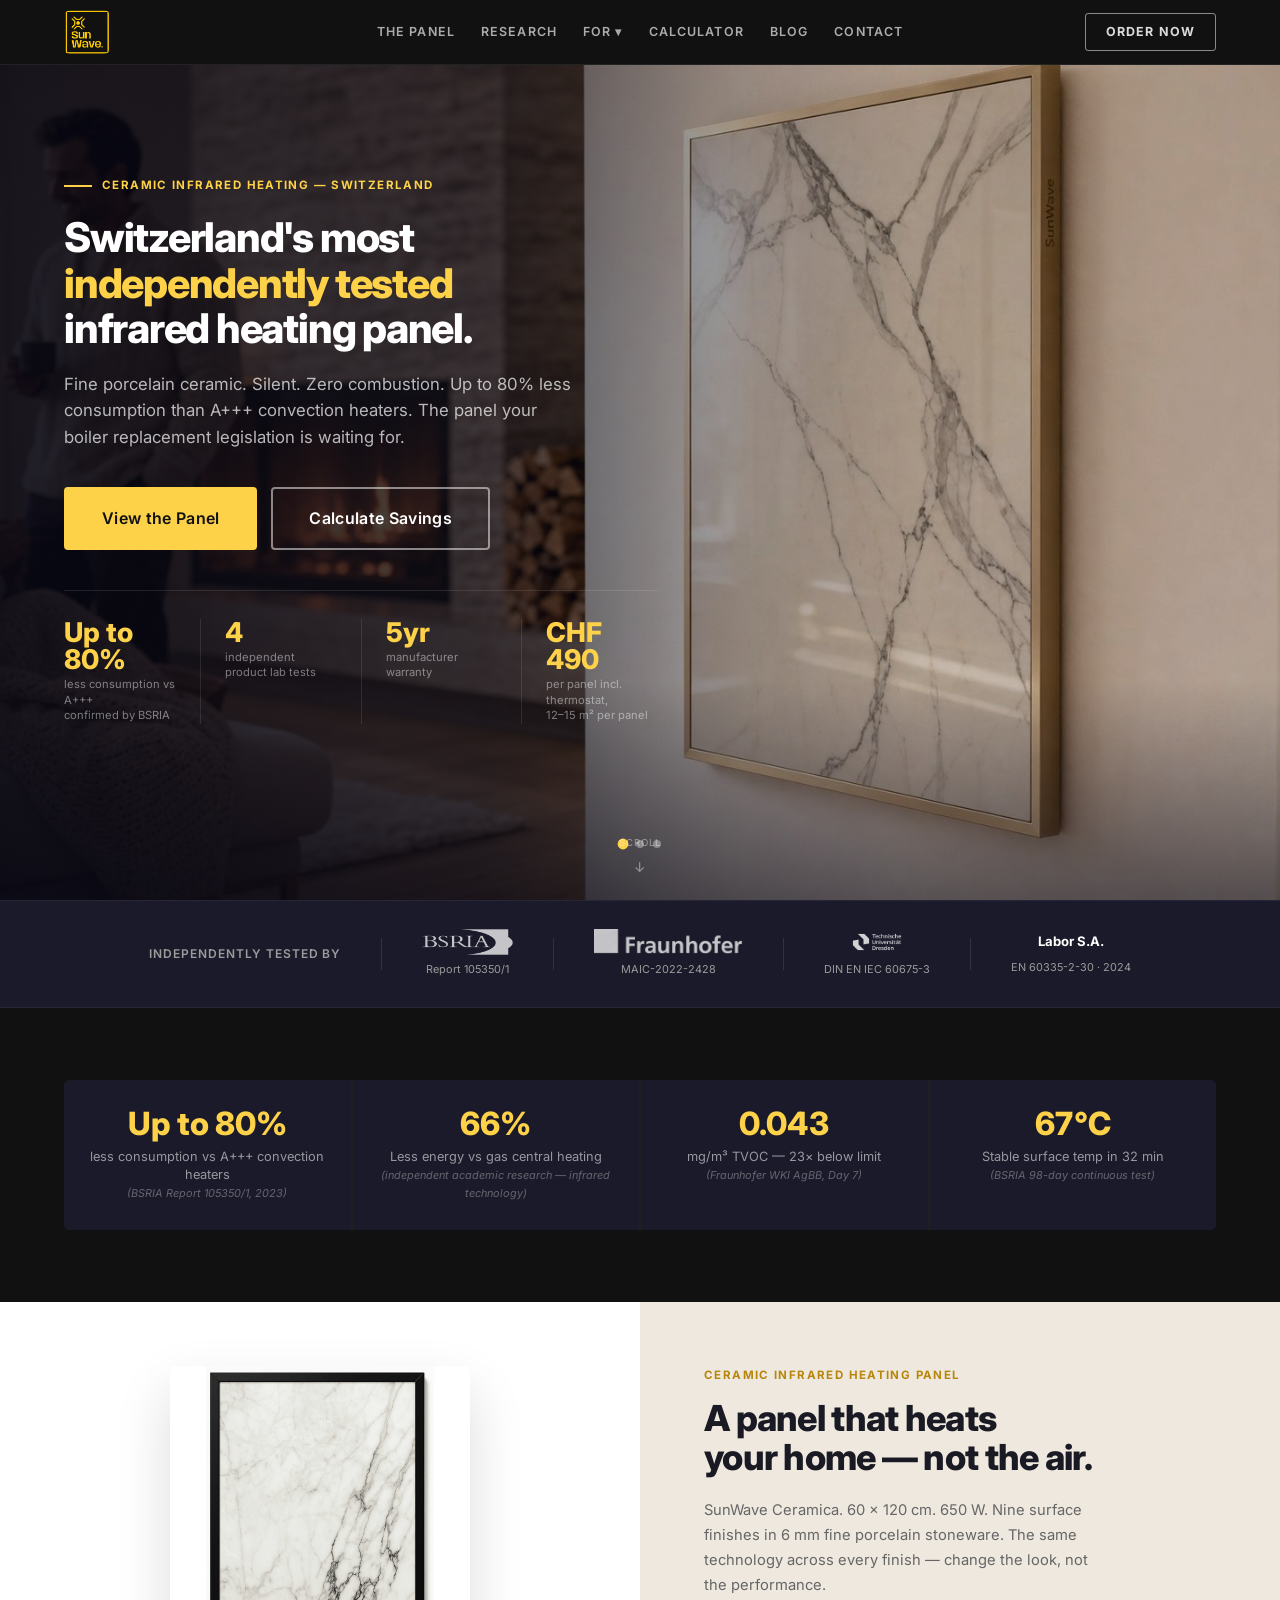
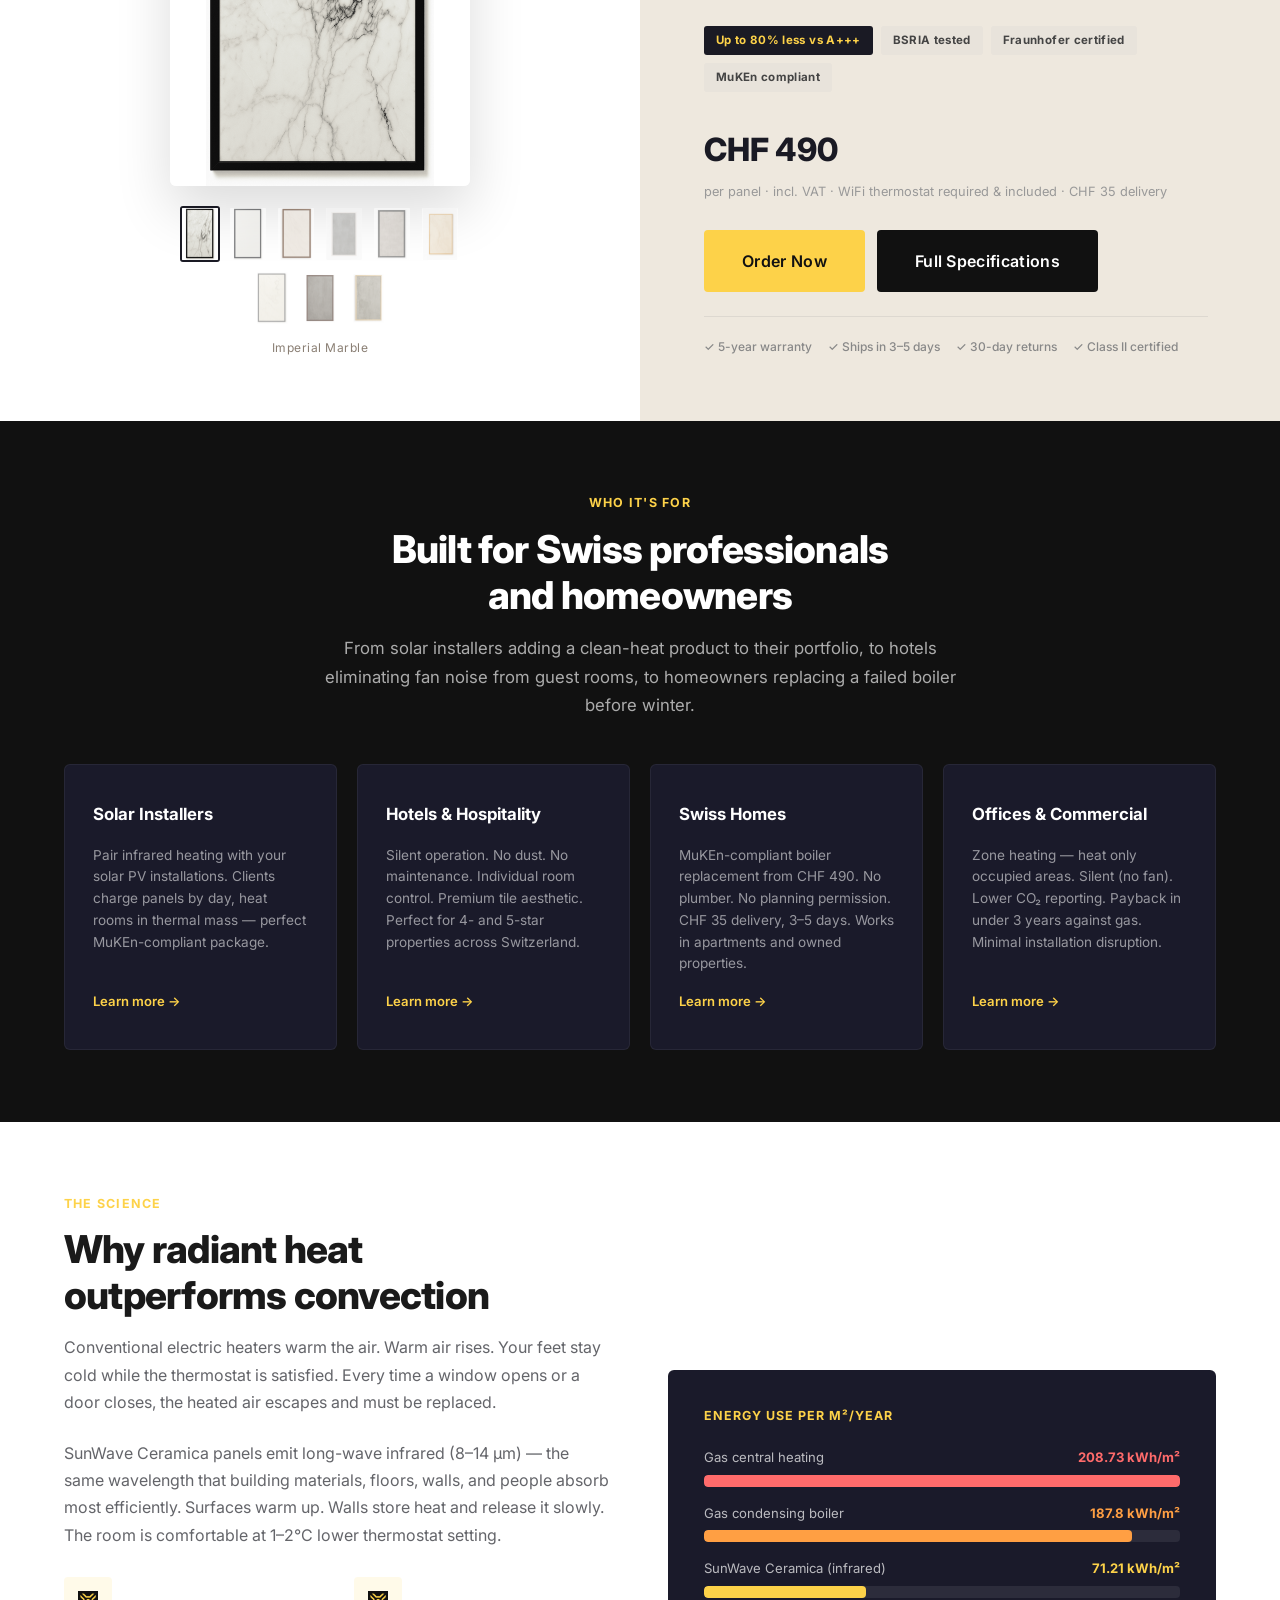
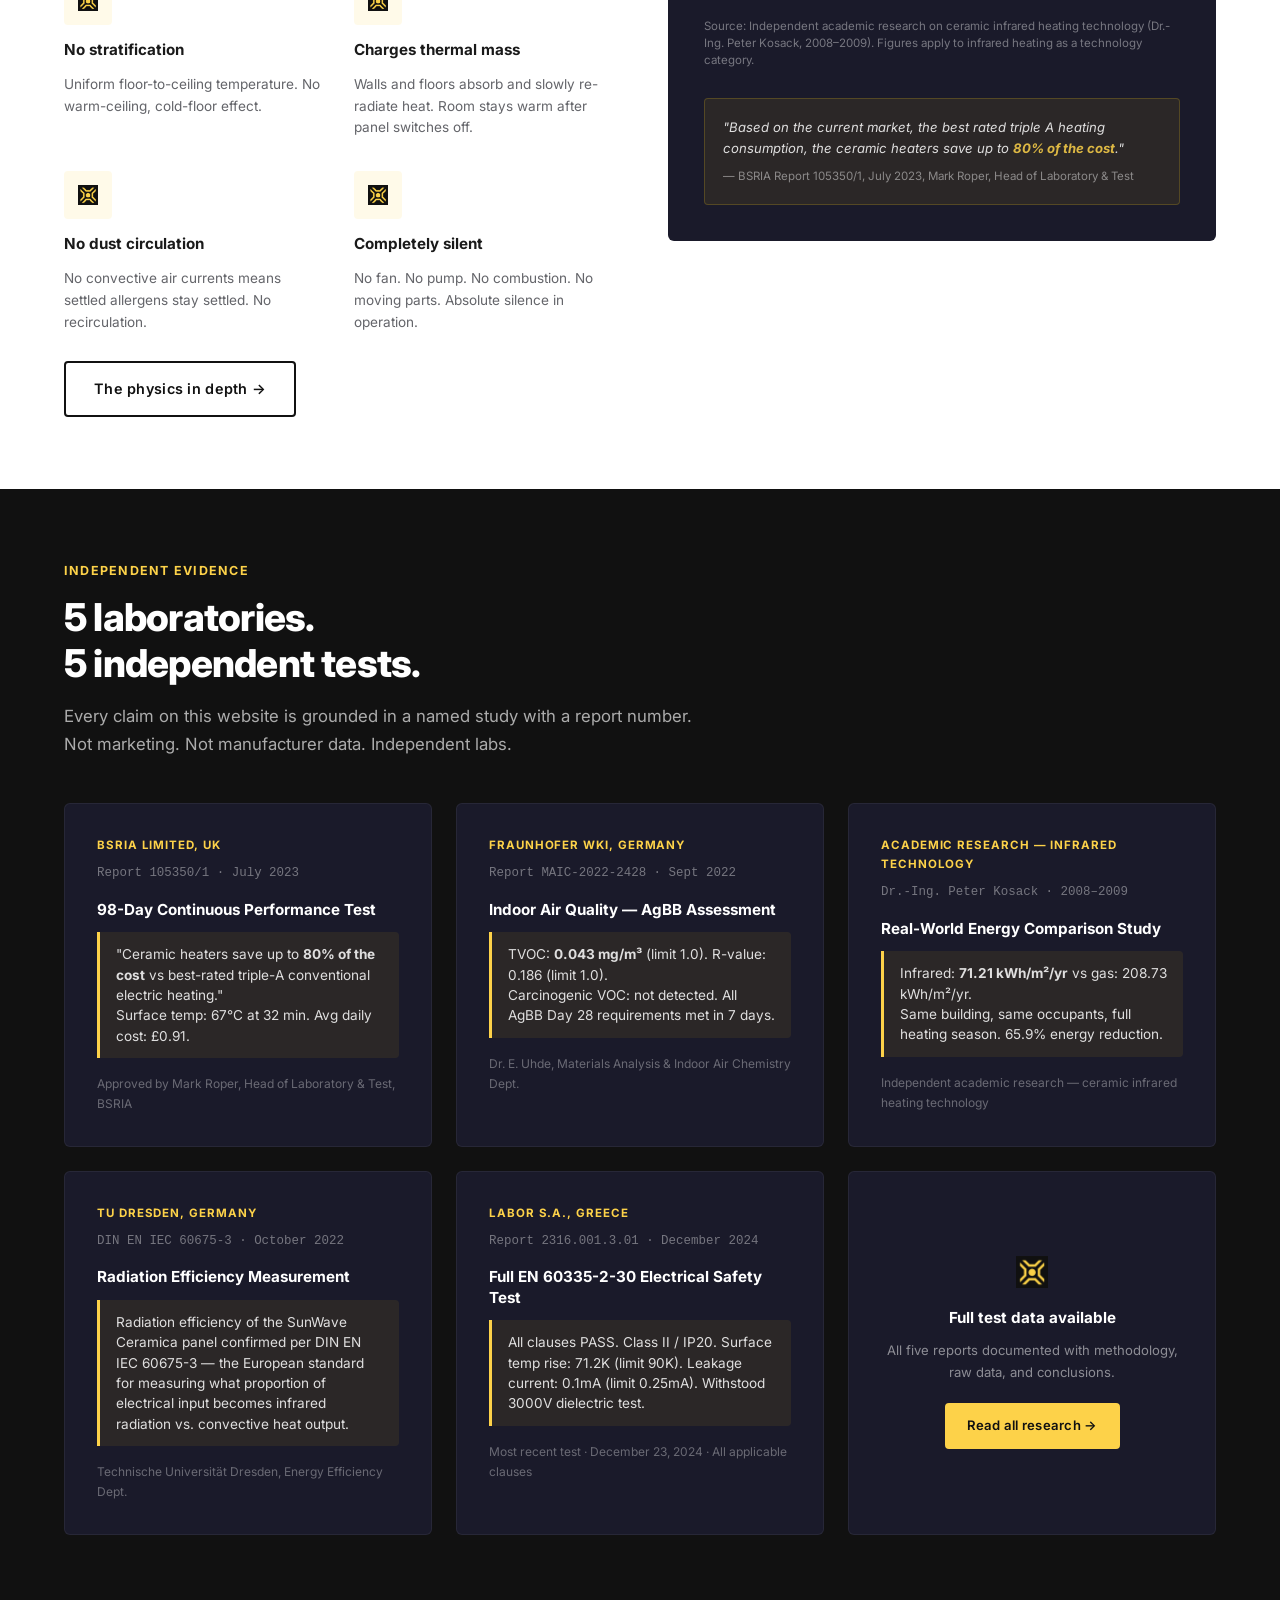
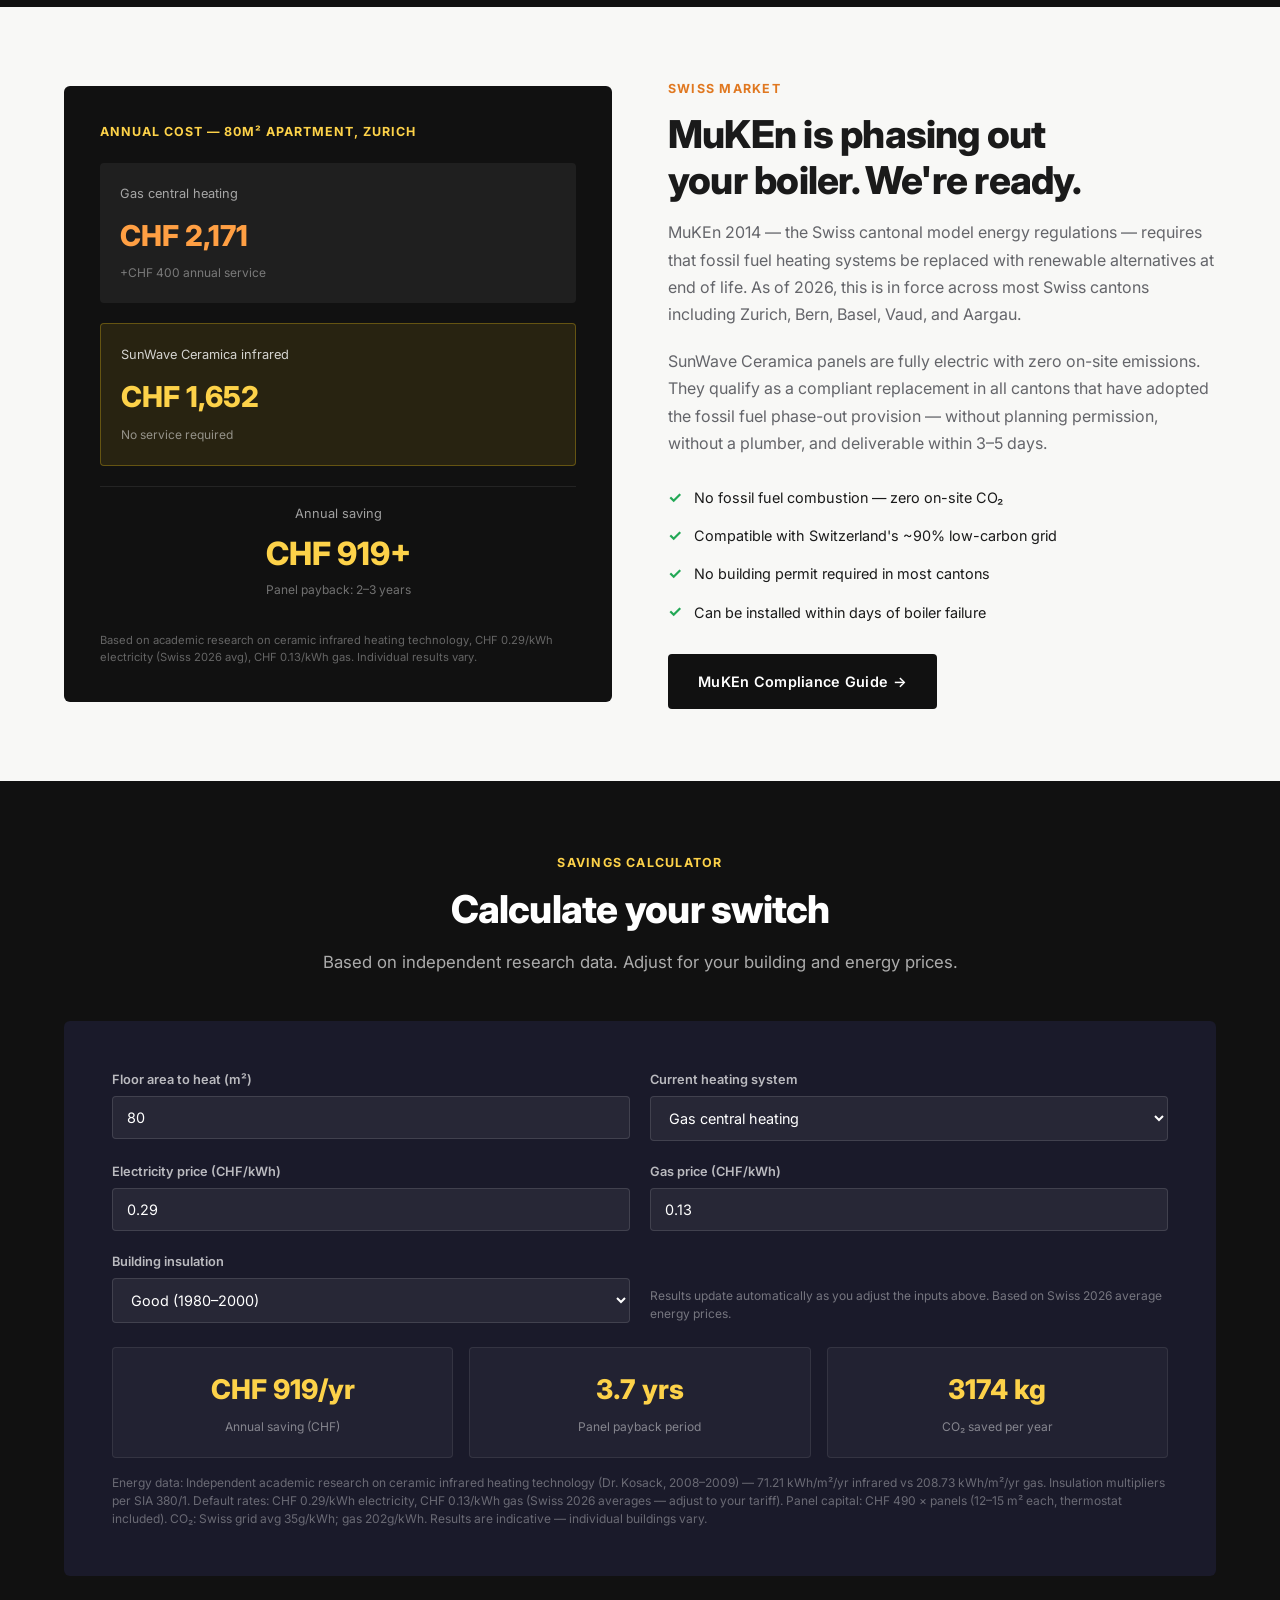
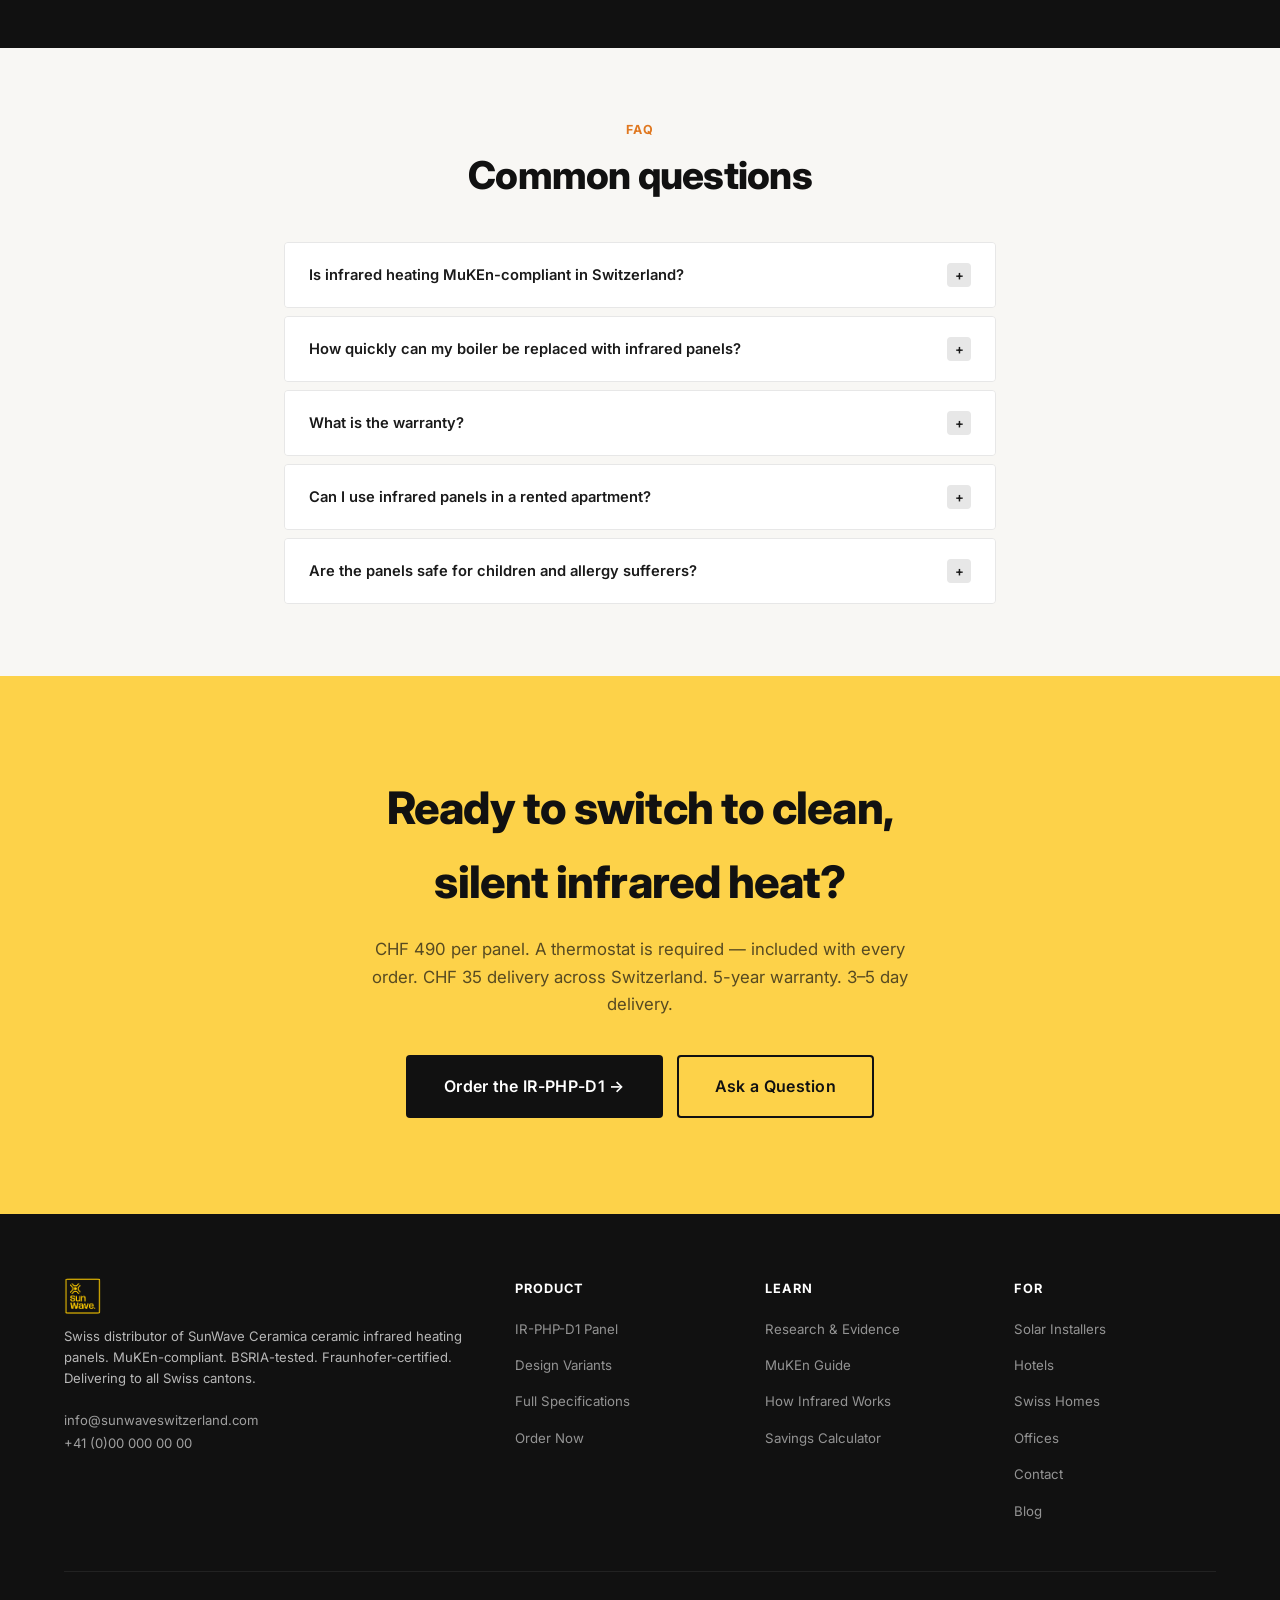
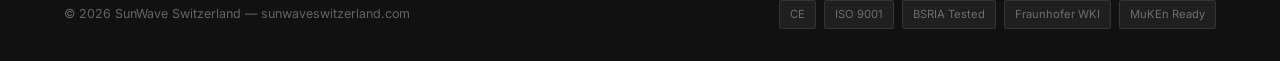
==== commit 1159598d: "Fix FAQ colors; remove repeated badges, cert strip, feature pills, CTA bands" ====
--- a/index.html
+++ b/index.html
@@ -221,7 +221,7 @@
   </div>
 
   <!-- Scroll indicator -->
-  <div style="position:absolute;bottom:22px;left:50%;transform:translateX(-50%);z-index:4;display:flex;flex-direction:column;align-items:center;gap:5px;opacity:0.45;pointer-events:none;">
+  <div class="hero__scroll" style="position:absolute;bottom:22px;left:50%;transform:translateX(-50%);z-index:4;display:flex;flex-direction:column;align-items:center;gap:5px;opacity:0.45;pointer-events:none;">
     <span style="font-size:0.6rem;color:#fff;letter-spacing:0.12em;text-transform:uppercase;">Scroll</span>
     <span style="font-size:0.85rem;color:#fff;animation:bounce 1.8s ease-in-out infinite">↓</span>
   </div>
@@ -230,10 +230,14 @@
 <style>
 @keyframes bounce { 0%,100%{transform:translateY(0)} 50%{transform:translateY(7px)} }
 @media(max-width:768px){
-  .hero__text { padding: 110px 0 80px; }
+  .hero__text { padding: 82px 0 60px; }
   .hero__h1 { font-size: clamp(1.9em, 8vw, 2.8em); }
   .hero__stats { flex-wrap: wrap; gap: 16px; border-top: none; padding-top: 0; }
   .hero__stat { border-right: none; margin-right: 0; padding-right: 0; flex: 0 0 calc(50% - 8px); }
+}
+@media(max-width:560px){
+  .hero__text { padding: 78px 0 48px; }
+  .hero__stat { flex: 0 0 calc(50% - 6px); }
 }
 </style>
 
@@ -657,22 +661,6 @@
   </div>
 </section>
 
-<!-- ══ CERTIFICATIONS STRIP ══ -->
-<section style="background:#fff;border-top:1px solid #e8e3db;border-bottom:1px solid #e8e3db;padding:22px 24px;">
-  <div class="container">
-    <div style="display:flex;align-items:center;justify-content:center;gap:10px;flex-wrap:wrap;">
-      <span style="font-size:0.68rem;font-weight:700;text-transform:uppercase;letter-spacing:0.1em;color:#aaa;margin-right:6px;">Certified &amp; Tested</span>
-      <span style="width:1px;height:16px;background:#ddd;margin:0 4px;display:inline-block;"></span>
-      <span style="font-size:0.75rem;font-weight:600;color:#555;background:#f3f0eb;padding:5px 13px;border-radius:3px;border:1px solid #e4ddd5;">CE Mark</span>
-      <span style="font-size:0.75rem;font-weight:600;color:#555;background:#f3f0eb;padding:5px 13px;border-radius:3px;border:1px solid #e4ddd5;">ISO 9001:2015</span>
-      <span style="font-size:0.75rem;font-weight:600;color:#555;background:#f3f0eb;padding:5px 13px;border-radius:3px;border:1px solid #e4ddd5;">BSRIA Report 105350/1</span>
-      <span style="font-size:0.75rem;font-weight:600;color:#555;background:#f3f0eb;padding:5px 13px;border-radius:3px;border:1px solid #e4ddd5;">Fraunhofer WKI</span>
-      <span style="font-size:0.75rem;font-weight:600;color:#555;background:#f3f0eb;padding:5px 13px;border-radius:3px;border:1px solid #e4ddd5;">TU Dresden DIN EN IEC 60675-3</span>
-      <span style="font-size:0.75rem;font-weight:600;color:#555;background:#f3f0eb;padding:5px 13px;border-radius:3px;border:1px solid #e4ddd5;">EN 60335-2-30</span>
-      <span style="font-size:0.75rem;font-weight:600;color:#555;background:#f3f0eb;padding:5px 13px;border-radius:3px;border:1px solid #e4ddd5;">Patent EP 3&nbsp;943&nbsp;558 B1</span>
-    </div>
-  </div>
-</section>
 
 <!-- ══ FAQ ══ -->
 <section class="section" style="background:#f8f7f4;">
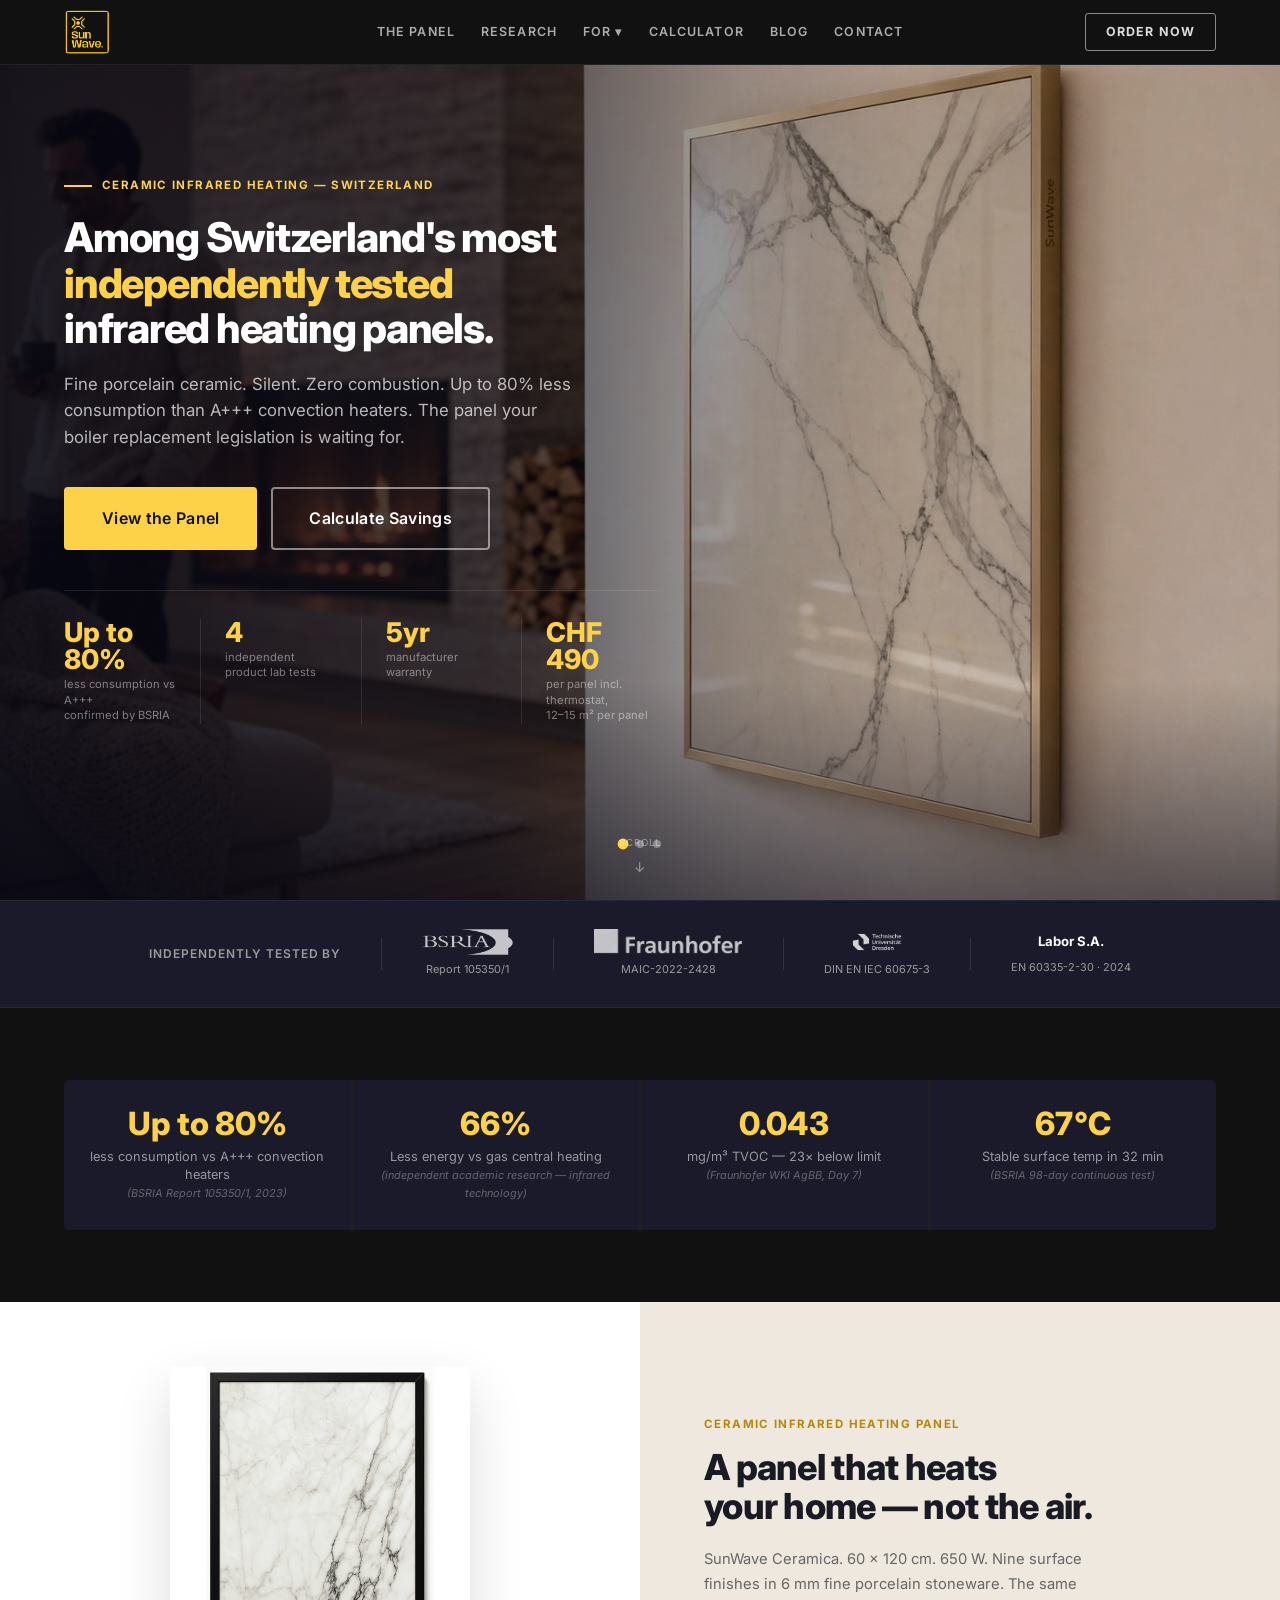
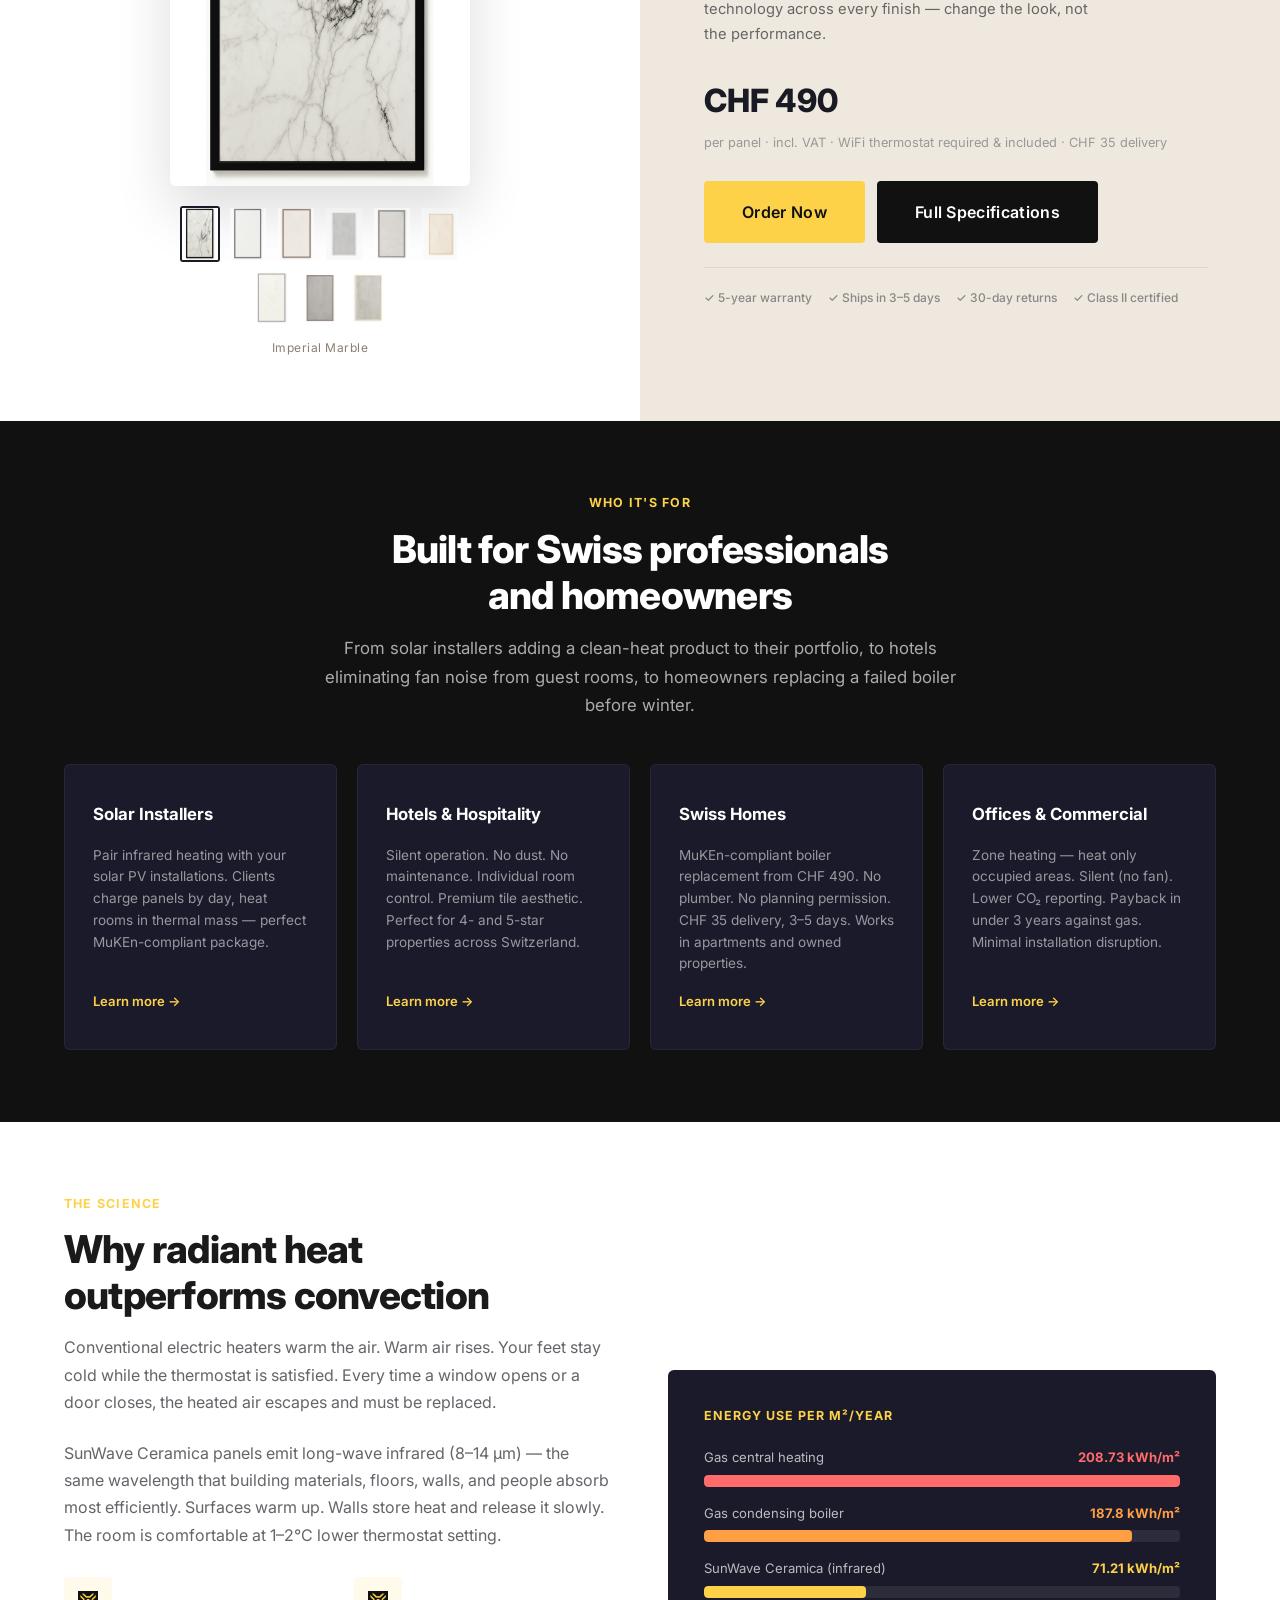
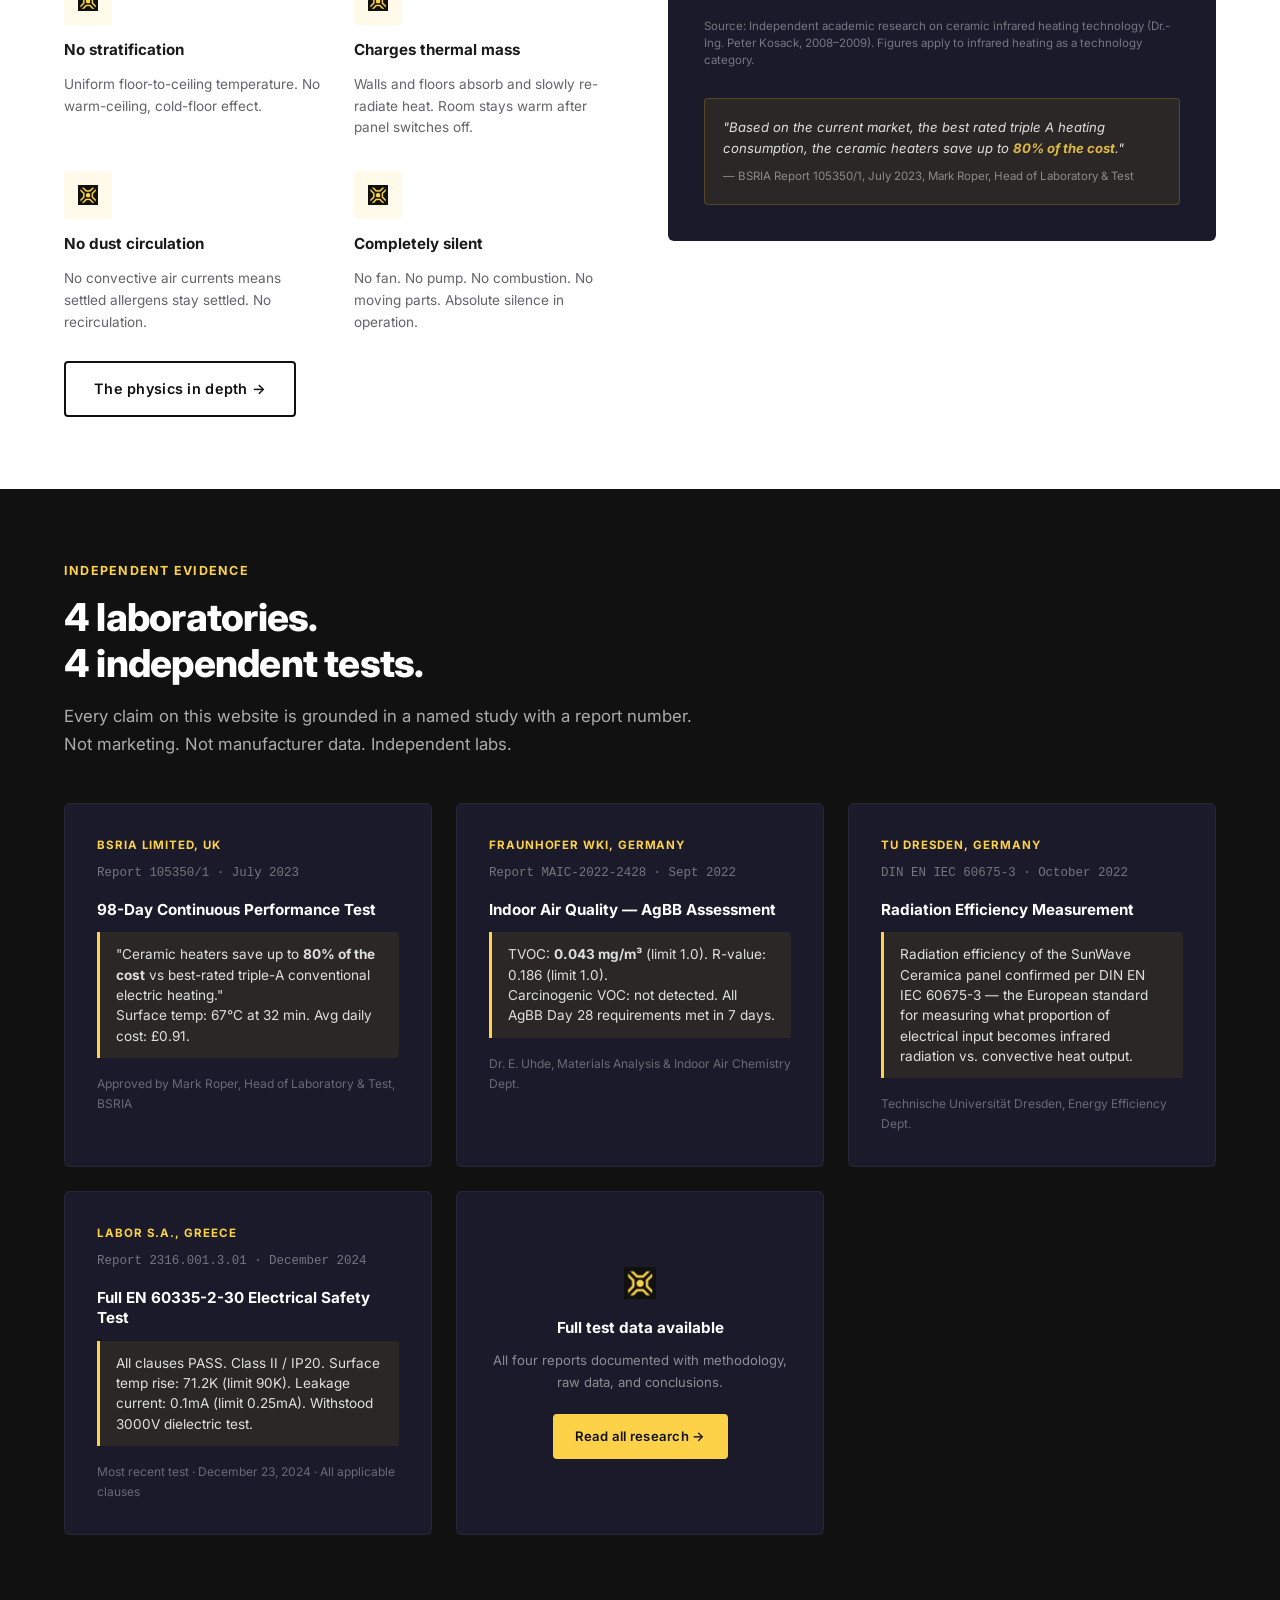
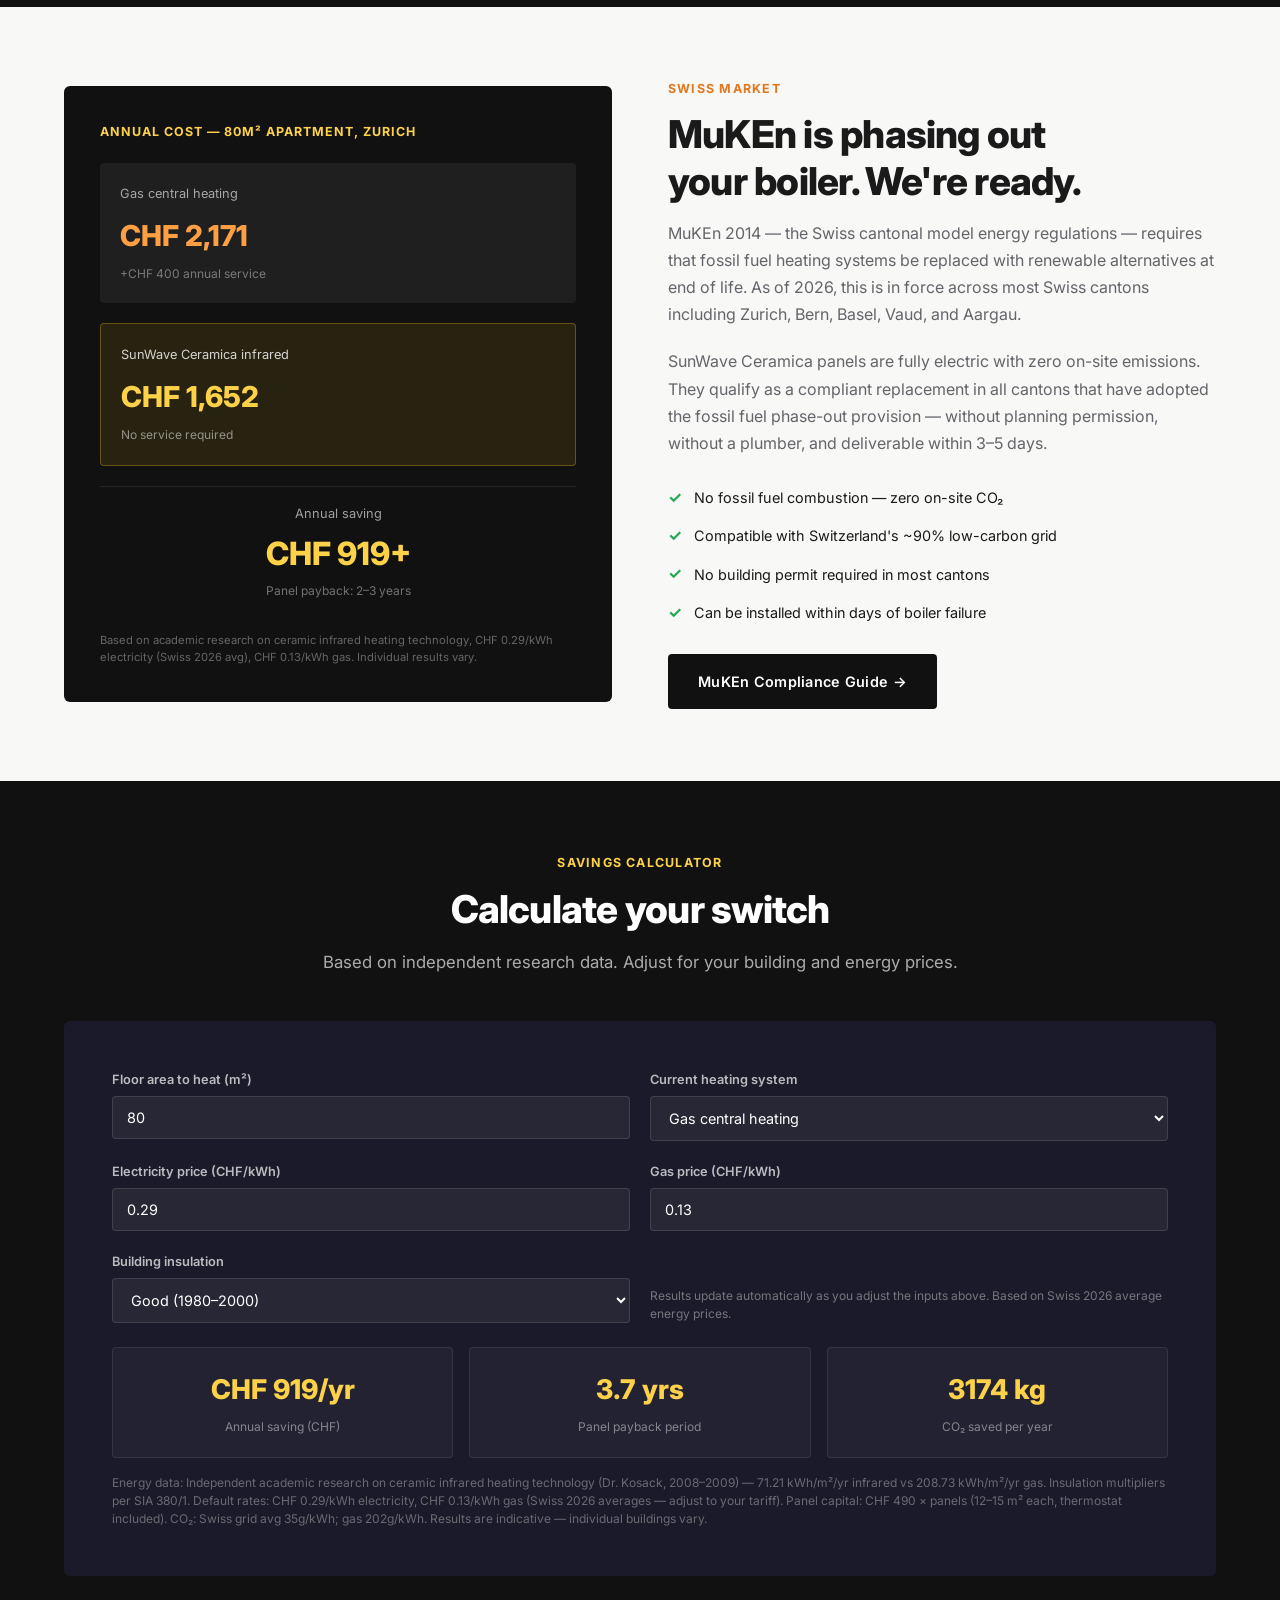
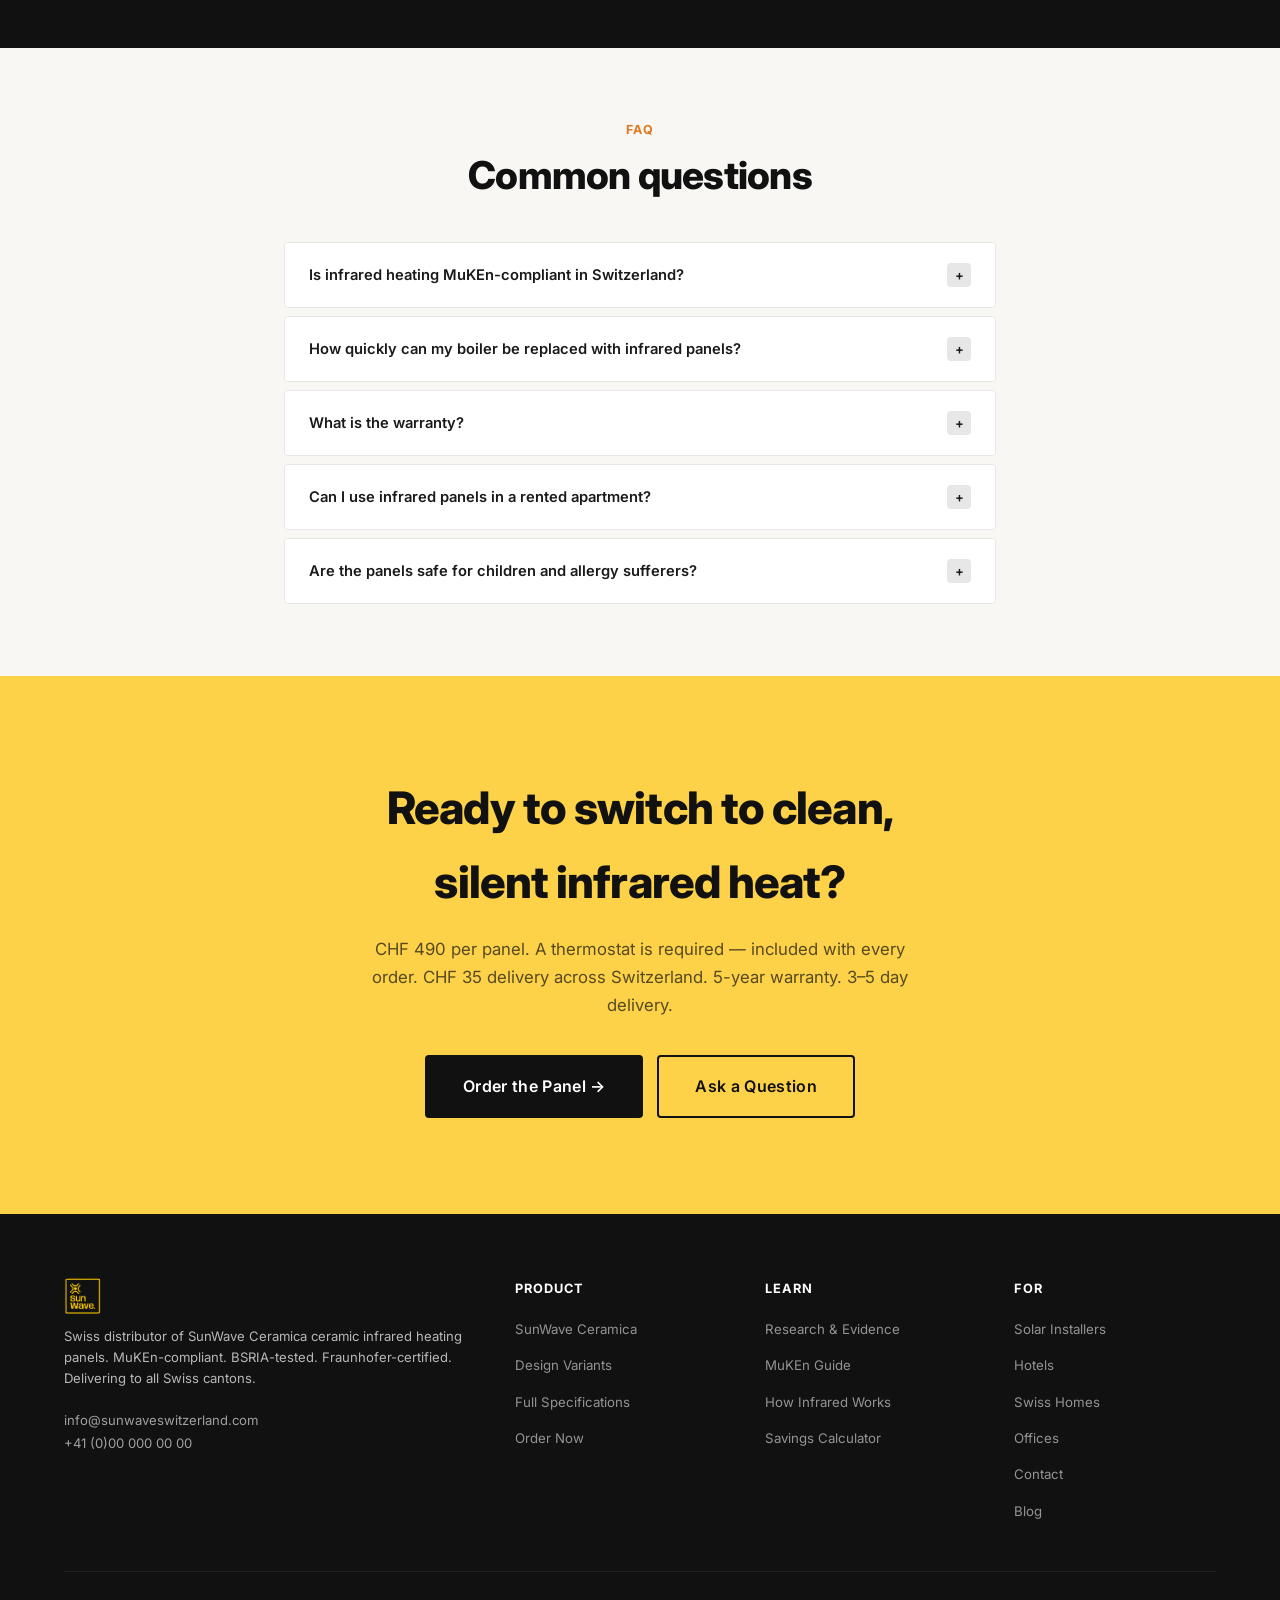
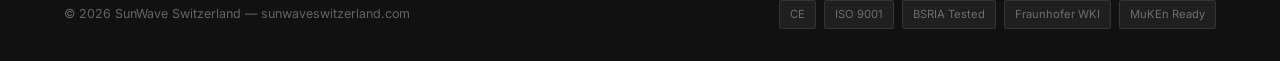
==== commit bee5fdff: "Fix test count: 5→4, move Kosack to background research, remove badges" ====
--- a/index.html
+++ b/index.html
@@ -5,7 +5,7 @@
   <meta name="viewport" content="width=device-width, initial-scale=1">
   <link rel="icon" type="image/png" href="images/logo.png">
   <title>SunWave Switzerland — Ceramic Infrared Heating Panels</title>
-  <meta name="description" content="Switzerland's most independently tested ceramic infrared heating panel. BSRIA, Fraunhofer WKI, TU Dresden, Labor S.A. tested. MuKEn compliant. Delivery CHF 35 anywhere in Switzerland.">
+  <meta name="description" content="One of Switzerland's most independently tested ceramic infrared heating panels. BSRIA, Fraunhofer WKI, TU Dresden, Labor S.A. tested. MuKEn compliant. Delivery CHF 35 anywhere in Switzerland.">
   <link rel="preconnect" href="https://fonts.googleapis.com">
   <link rel="preconnect" href="https://fonts.gstatic.com" crossorigin>
   <link href="https://fonts.googleapis.com/css2?family=Inter:wght@300;400;500;600;700;800&display=swap" rel="stylesheet">
@@ -180,9 +180,9 @@
     <div class="hero__text">
       <div class="hero__badge">Ceramic Infrared Heating &mdash; Switzerland</div>
       <h1 class="hero__h1">
-        Switzerland's most<br>
+        Among Switzerland's most<br>
         <em>independently tested</em><br>
-        infrared heating panel.
+        infrared heating panels.
       </h1>
       <p class="hero__sub">
         Fine porcelain ceramic. Silent. Zero combustion. Up to 80% less consumption than A+++ convection heaters.
@@ -330,12 +330,6 @@
       <p class="hp-prod__desc">
         SunWave Ceramica. 60 &times; 120 cm. 650 W. Nine surface finishes in 6 mm fine porcelain stoneware. The same technology across every finish — change the look, not the performance.
       </p>
-      <div class="hp-prod__badges">
-        <span class="hp-prod__badge hp-prod__badge--dark">Up to 80% less vs A+++</span>
-        <span class="hp-prod__badge hp-prod__badge--light">BSRIA tested</span>
-        <span class="hp-prod__badge hp-prod__badge--light">Fraunhofer certified</span>
-        <span class="hp-prod__badge hp-prod__badge--light">MuKEn compliant</span>
-      </div>
       <div class="hp-prod__price">CHF 490</div>
       <p class="hp-prod__price-note">per panel &middot; incl. VAT &middot; WiFi thermostat required &amp; included &middot; CHF 35 delivery</p>
       <div class="hp-prod__ctas">
@@ -473,7 +467,7 @@
   <div class="container">
     <div class="section__header">
       <div class="section__eyebrow">Independent evidence</div>
-      <h2 class="section__h2">5 laboratories.<br>5 independent tests.</h2>
+      <h2 class="section__h2">4 laboratories.<br>4 independent tests.</h2>
       <p class="section__lead">Every claim on this website is grounded in a named study with a report number. Not marketing. Not manufacturer data. Independent labs.</p>
     </div>
     <div class="evidence-grid">
@@ -498,16 +492,6 @@
         <div class="evidence-card__meta">Dr. E. Uhde, Materials Analysis &amp; Indoor Air Chemistry Dept.</div>
       </div>
       <div class="evidence-card">
-        <div class="evidence-card__org">Academic Research — Infrared Technology</div>
-        <div class="evidence-card__report">Dr.-Ing. Peter Kosack · 2008–2009</div>
-        <div class="evidence-card__title">Real-World Energy Comparison Study</div>
-        <div class="evidence-card__finding">
-          Infrared: <strong>71.21 kWh/m²/yr</strong> vs gas: 208.73 kWh/m²/yr.<br>
-          Same building, same occupants, full heating season. 65.9% energy reduction.
-        </div>
-        <div class="evidence-card__meta">Independent academic research — ceramic infrared heating technology</div>
-      </div>
-      <div class="evidence-card">
         <div class="evidence-card__org">TU Dresden, Germany</div>
         <div class="evidence-card__report">DIN EN IEC 60675-3 · October 2022</div>
         <div class="evidence-card__title">Radiation Efficiency Measurement</div>
@@ -528,7 +512,7 @@
       <div class="evidence-card" style="display:flex;flex-direction:column;justify-content:center;align-items:center;text-align:center;min-height:200px">
         <div style="margin-bottom:12px"><img src="images/icon.png" alt="" style="width:32px;height:32px;display:inline-block;"></div>
         <div class="evidence-card__title" style="margin-bottom:12px">Full test data available</div>
-        <p style="font-size:0.82em;color:rgba(255,255,255,0.5);margin-bottom:20px">All five reports documented with methodology, raw data, and conclusions.</p>
+        <p style="font-size:0.82em;color:rgba(255,255,255,0.5);margin-bottom:20px">All four reports documented with methodology, raw data, and conclusions.</p>
         <a href="research.html" class="btn btn--gold btn--sm">Read all research →</a>
       </div>
     </div>
@@ -714,7 +698,7 @@
   <h2>Ready to switch to clean,<br>silent infrared heat?</h2>
   <p>CHF 490 per panel. A thermostat is required — included with every order. CHF 35 delivery across Switzerland. 5-year warranty. 3–5 day delivery.</p>
   <div class="btn-group">
-    <a href="product.html#order" class="btn btn--dark btn--lg">Order the IR-PHP-D1 →</a>
+    <a href="product.html#order" class="btn btn--dark btn--lg">Order the Panel →</a>
     <a href="contact.html" class="btn btn--outline-dark btn--lg">Ask a Question</a>
   </div>
 </section>
@@ -736,7 +720,7 @@
       <div class="footer__col">
         <h4>Product</h4>
         <ul>
-          <li><a href="product.html">IR-PHP-D1 Panel</a></li>
+          <li><a href="product.html">SunWave Ceramica</a></li>
           <li><a href="product.html#variants">Design Variants</a></li>
           <li><a href="product.html#specs">Full Specifications</a></li>
           <li><a href="product.html#order">Order Now</a></li>
